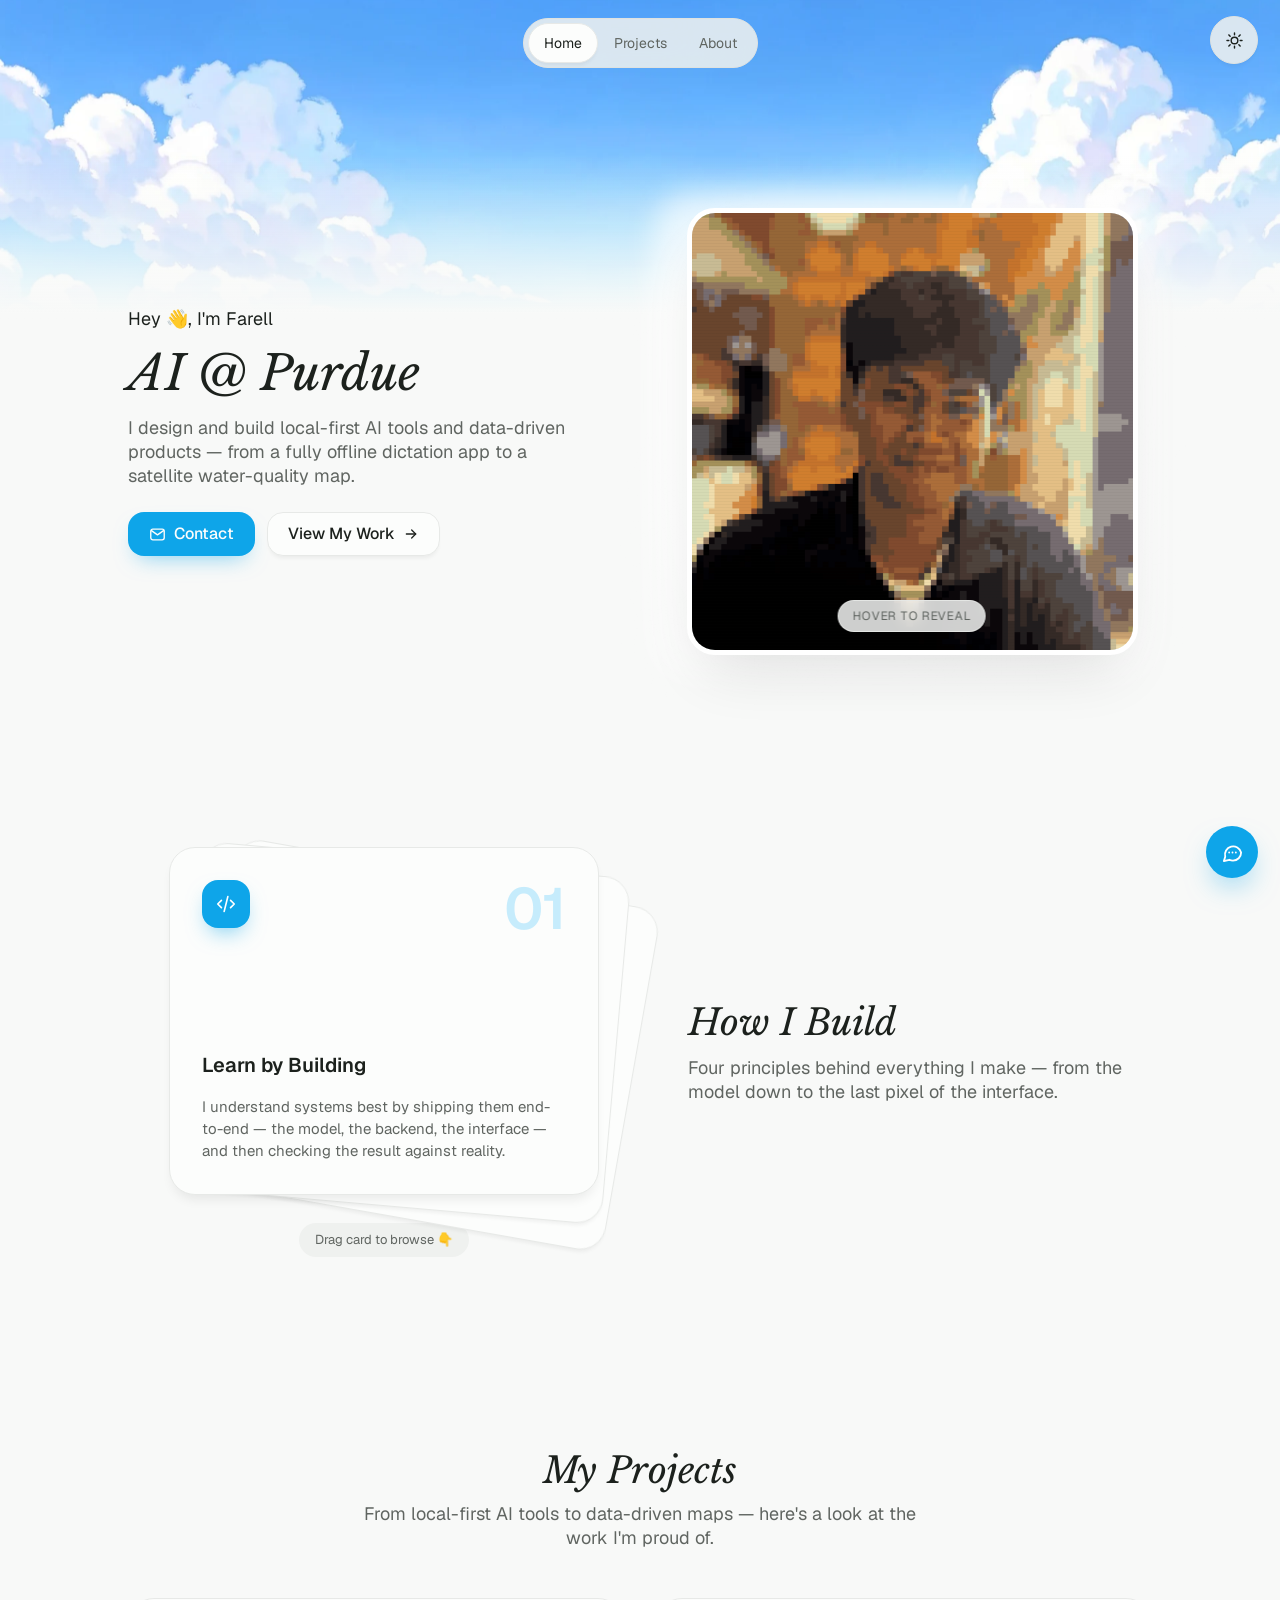
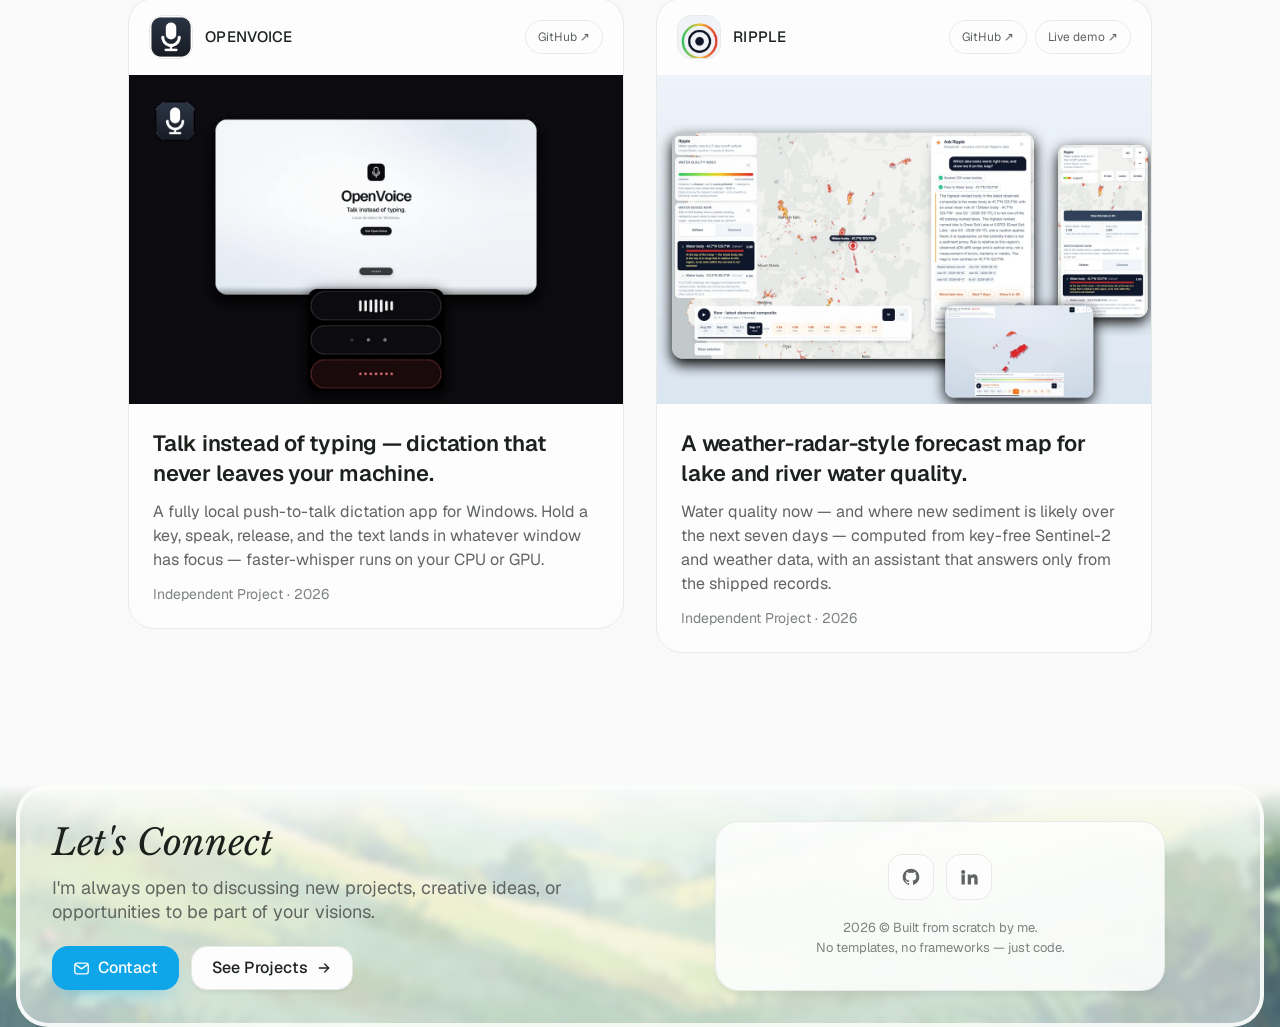
==== index.html @ a9dc976c "Portfolio: pfarell.github.io" ====
<!DOCTYPE html>
<html lang="en">
<head>
  <meta charset="utf-8">
  <meta name="viewport" content="width=device-width, initial-scale=1, viewport-fit=cover">
  <title>Praditya Farell — Artificial Intelligence @ Purdue</title>
  <meta name="description" content="Praditya Farell — studying Artificial Intelligence at Purdue University. I build local-first AI tools and data-driven products, like OpenVoice and Ripple.">
  <link rel="canonical" href="https://pfarell.github.io/">
  <meta property="og:type" content="website">
  <meta property="og:site_name" content="Praditya Farell">
  <meta property="og:title" content="Praditya Farell — AI @ Purdue">
  <meta property="og:description" content="Local-first AI tools and data-driven products — OpenVoice and Ripple. Studying Artificial Intelligence at Purdue.">
  <meta property="og:url" content="https://pfarell.github.io/">
  <meta property="og:image" content="https://pfarell.github.io/assets/img/og.png">
  <meta property="og:image:width" content="1200">
  <meta property="og:image:height" content="630">
  <meta name="twitter:card" content="summary_large_image">
  <meta name="twitter:title" content="Praditya Farell — AI @ Purdue">
  <meta name="twitter:description" content="Local-first AI tools and data-driven products — OpenVoice and Ripple.">
  <meta name="twitter:image" content="https://pfarell.github.io/assets/img/og.png">
  <meta name="theme-color" content="#f8f9f8">
  <link rel="icon" href="assets/img/favicon.png" type="image/png">
  <link rel="apple-touch-icon" href="assets/img/favicon-180.png">
  <script>(function(){document.documentElement.classList.add("js");try{var p=localStorage.getItem("theme-preference")||"system";var d=p==="dark"||(p==="system"&&window.matchMedia("(prefers-color-scheme: dark)").matches);document.documentElement.classList.toggle("dark",d);}catch(e){}})();</script>
  <link rel="stylesheet" href="assets/fonts/google-fonts.css">
  <link rel="stylesheet" href="css/style.css">
</head>
<body>

  <div class="sky" aria-hidden="true">
    <img id="sky-img" src="assets/img/generated/sky.webp" alt="">
    <div class="sky-fade"></div>
  </div>

  <header class="site-header">
    <div class="progress" id="progress" role="progressbar" aria-label="Page scroll progress">
      <div class="progress-bar" id="progress-bar"></div>
    </div>
    <div class="header-inner">
      <div class="nav-pill">
        <span class="nav-glider" aria-hidden="true"></span>
        <a class="nav-item active" href="index.html">Home</a>
        <a class="nav-item" href="projects/">Projects</a>
        <a class="nav-item" href="about/">About</a>
      </div>
    </div>
  </header>

  <button class="theme-toggle" id="theme-toggle" type="button" aria-label="Toggle dark mode" title="Toggle dark mode">
    <svg class="icon-sun" width="19" height="19" viewBox="0 0 24 24" fill="none" stroke="currentColor" stroke-width="1.8" stroke-linecap="round" aria-hidden="true"><circle cx="12" cy="12" r="4.2"/><path d="M12 2.5v2.3M12 19.2v2.3M2.5 12h2.3M19.2 12h2.3M4.9 4.9l1.6 1.6M17.5 17.5l1.6 1.6M19.1 4.9l-1.6 1.6M6.5 17.5l-1.6 1.6"/></svg>
    <svg class="icon-moon" width="18" height="18" viewBox="0 0 24 24" fill="none" stroke="currentColor" stroke-width="1.8" stroke-linecap="round" stroke-linejoin="round" aria-hidden="true"><path d="M20.6 14.2A8.6 8.6 0 1 1 9.8 3.4a7 7 0 1 0 10.8 10.8Z"/></svg>
  </button>

  <main id="page">

    <!-- ============ hero ============ -->
    <section class="hero container section" id="home">
      <div class="hero-left">
        <p class="headline" data-reveal>Hey 👋, I&#x27;m Farell</p>
        <h1 class="title-1 hero-title" data-reveal data-reveal-delay="1">AI @ Purdue</h1>
        <p class="headline hero-copy" data-reveal data-reveal-delay="1">I design and build local-first AI tools and data-driven products — from a fully offline dictation app to a satellite water-quality map.</p>
        <div class="hero-cta" data-reveal data-reveal-delay="2">
          <a class="btn btn-primary" href="#connect">
            <svg width="17" height="17" viewBox="0 0 24 24" fill="none" stroke="currentColor" stroke-width="1.9" stroke-linecap="round" stroke-linejoin="round" aria-hidden="true"><rect x="2.5" y="4.5" width="19" height="15" rx="3"/><path d="m3.5 6.5 8.5 6 8.5-6"/></svg>
            Contact
          </a>
          <a class="btn btn-card" href="projects/">View My Work
            <svg width="16" height="16" viewBox="0 0 24 24" fill="none" stroke="currentColor" stroke-width="1.9" stroke-linecap="round" stroke-linejoin="round" aria-hidden="true"><path d="M5 12h14"/><path d="m13 6 6 6-6 6"/></svg>
          </a>
        </div>
      </div>

      <div class="hero-right" data-reveal data-reveal-delay="2">
        <div class="portrait-frame">
          <div class="portrait-card" id="portrait-card" role="img" aria-label="Pixel-art portrait of Praditya Farell; hover to reveal the photo">
            <div class="portrait-inner">
              <canvas></canvas>
              <img class="portrait-real" src="assets/img/portrait-real.jpg" alt="Praditya Farell" onerror="this.style.display='none'">
            </div>
            <div class="portrait-scanlines" aria-hidden="true"></div>
            <div class="portrait-hint">Hover to reveal</div>
          </div>
        </div>
      </div>
    </section>

    <!-- ============ philosophy ============ -->
    <section class="philosophy container section" id="philosophy">
      <div class="philosophy-grid">
        <div class="card-stack-wrap" data-reveal>
          <div class="card-stack" tabindex="0" aria-label="How I build — drag or use arrow keys to browse the cards">
            <article class="phil-card">
              <div class="phil-head">
                <span class="phil-icon"><svg width="22" height="22" viewBox="0 0 24 24" fill="none" stroke="currentColor" stroke-width="1.8" stroke-linecap="round" stroke-linejoin="round" aria-hidden="true"><path d="m7 8-4 4 4 4"/><path d="m17 8 4 4-4 4"/><path d="M14 4 10 20"/></svg></span>
                <span class="phil-num">01</span>
              </div>
              <h3 class="phil-title">Learn by Building</h3>
              <p class="phil-body">I understand systems best by shipping them end-to-end — the model, the backend, the interface — and then checking the result against reality.</p>
            </article>
            <article class="phil-card">
              <div class="phil-head">
                <span class="phil-icon"><svg width="22" height="22" viewBox="0 0 24 24" fill="none" stroke="currentColor" stroke-width="1.8" stroke-linecap="round" stroke-linejoin="round" aria-hidden="true"><path d="M12 3 5 6v6c0 4.2 2.8 7.6 7 9 4.2-1.4 7-4.8 7-9V6l-7-3Z"/><path d="m9 12 2 2 4-4"/></svg></span>
                <span class="phil-num">02</span>
              </div>
              <h3 class="phil-title">Local-first &amp; Private</h3>
              <p class="phil-body">OpenVoice runs its speech model on your own machine — no cloud, no account, no API key. Tools should respect the people using them.</p>
            </article>
            <article class="phil-card">
              <div class="phil-head">
                <span class="phil-icon"><svg width="22" height="22" viewBox="0 0 24 24" fill="none" stroke="currentColor" stroke-width="1.8" stroke-linecap="round" stroke-linejoin="round" aria-hidden="true"><path d="M4 20V10"/><path d="M10 20V4"/><path d="M16 20v-7"/><path d="M22 20H2"/></svg></span>
                <span class="phil-num">03</span>
              </div>
              <h3 class="phil-title">Honest About Data</h3>
              <p class="phil-body">Ripple refuses to claim more than the data supports. Every number I ship should trace back to its source — or not ship at all.</p>
            </article>
            <article class="phil-card">
              <div class="phil-head">
                <span class="phil-icon"><svg width="22" height="22" viewBox="0 0 24 24" fill="none" stroke="currentColor" stroke-width="1.8" stroke-linecap="round" stroke-linejoin="round" aria-hidden="true"><path d="M4 4h16v12H4z"/><path d="M8 20h8"/><path d="M12 16v4"/><path d="m12 7 1.2 2.4L16 10l-2 2 .5 2.6L12 13.4 9.5 14.6 10 12l-2-2 2.8-.6L12 7Z"/></svg></span>
                <span class="phil-num">04</span>
              </div>
              <h3 class="phil-title">The Interface Is the Work</h3>
              <p class="phil-body">A feature is finished when the interaction is finished — a pill that never steals focus, a map that explains itself.</p>
            </article>
          </div>
          <span class="drag-pill">Drag card to browse 👇</span>
        </div>

        <div class="phil-right" data-reveal data-reveal-delay="1">
          <h2 class="title-2 serif">How I Build</h2>
          <p class="headline muted">Four principles behind everything I make — from the model down to the last pixel of the interface.</p>
        </div>
      </div>
    </section>

    <!-- ============ projects ============ -->
    <section class="projects-section container section" id="projects">
      <div class="projects-head" data-reveal>
        <h2 class="title-2 serif">My Projects</h2>
        <p class="headline muted projects-sub">From local-first AI tools to data-driven maps — here&#x27;s a look at the work I&#x27;m proud of.</p>
      </div>
      <div class="masonry">

        <a class="project-card" href="https://github.com/pfarell/openvoice" target="_blank" rel="noopener" data-reveal>
          <div class="pc-head">
            <span class="pc-icon"><img src="assets/img/projects/openvoice-icon.png" alt=""></span>
            <span class="pc-name">OPENVOICE</span>
            <span class="pc-links">
              <span class="pc-link">GitHub ↗</span>
            </span>
          </div>
          <div class="pc-media"><img src="assets/img/projects/card-openvoice.webp" alt="OpenVoice launch screen and dictation pill states"></div>
          <div class="pc-body">
            <h3 class="pc-title">Talk instead of typing — dictation that never leaves your machine.</h3>
            <p class="pc-desc">A fully local push-to-talk dictation app for Windows. Hold a key, speak, release, and the text lands in whatever window has focus — faster-whisper runs on your CPU or GPU.</p>
            <p class="pc-meta">Independent Project · 2026</p>
          </div>
        </a>

        <a class="project-card" href="https://github.com/pfarell/ripple" target="_blank" rel="noopener" data-reveal data-reveal-delay="1">
          <div class="pc-head">
            <span class="pc-icon"><img src="assets/img/projects/ripple-icon.png" alt=""></span>
            <span class="pc-name">RIPPLE</span>
            <span class="pc-links">
              <span class="pc-link">GitHub ↗</span>
              <span class="pc-link">Live demo ↗</span>
            </span>
          </div>
          <div class="pc-media"><img src="assets/img/projects/card-ripple.webp" alt="Ripple map, grounded assistant, 3D view and mobile layout"></div>
          <div class="pc-body">
            <h3 class="pc-title">A weather-radar-style forecast map for lake and river water quality.</h3>
            <p class="pc-desc">Water quality now — and where new sediment is likely over the next seven days — computed from key-free Sentinel-2 and weather data, with an assistant that answers only from the shipped records.</p>
            <p class="pc-meta">Independent Project · 2026</p>
          </div>
        </a>

      </div>
    </section>

    <!-- ============ connect ============ -->
    <section class="connect" id="connect">
      <div class="connect-band" aria-hidden="true">
        <img src="assets/img/generated/landscape.webp" alt="">
      </div>
      <div class="container-wide">
        <div class="connect-card" data-reveal>
          <div class="connect-left">
            <h2 class="title-2 serif">Let&#x27;s Connect</h2>
            <p class="headline muted">I&#x27;m always open to discussing new projects, creative ideas, or opportunities to be part of your visions.</p>
            <div class="hero-cta">
              <a class="btn btn-primary" href="https://github.com/pfarell" target="_blank" rel="noopener">
                <svg width="17" height="17" viewBox="0 0 24 24" fill="none" stroke="currentColor" stroke-width="1.9" stroke-linecap="round" stroke-linejoin="round" aria-hidden="true"><rect x="2.5" y="4.5" width="19" height="15" rx="3"/><path d="m3.5 6.5 8.5 6 8.5-6"/></svg>
                Contact
              </a>
              <a class="btn btn-card" href="projects/">See Projects
                <svg width="16" height="16" viewBox="0 0 24 24" fill="none" stroke="currentColor" stroke-width="1.9" stroke-linecap="round" stroke-linejoin="round" aria-hidden="true"><path d="M5 12h14"/><path d="m13 6 6 6-6 6"/></svg>
              </a>
            </div>
          </div>
          <div class="connect-right">
            <div class="footer-card">
              <div class="footer-icons">
                <a class="icon-btn" href="https://github.com/pfarell" target="_blank" rel="noopener" aria-label="GitHub">
                  <svg width="20" height="20" viewBox="0 0 24 24" fill="currentColor" aria-hidden="true"><path d="M12 2a10 10 0 0 0-3.16 19.49c.5.09.68-.22.68-.48l-.01-1.7c-2.78.6-3.37-1.34-3.37-1.34-.45-1.16-1.11-1.47-1.11-1.47-.9-.62.07-.6.07-.6 1 .07 1.53 1.03 1.53 1.03.9 1.52 2.34 1.08 2.91.83.09-.65.35-1.09.63-1.34-2.22-.25-4.56-1.11-4.56-4.94 0-1.09.39-1.98 1.03-2.68-.1-.25-.45-1.27.1-2.64 0 0 .84-.27 2.75 1.02a9.56 9.56 0 0 1 5 0c1.91-1.29 2.75-1.02 2.75-1.02.55 1.37.2 2.39.1 2.64.64.7 1.03 1.59 1.03 2.68 0 3.84-2.34 4.68-4.57 4.93.36.31.68.92.68 1.85l-.01 2.75c0 .27.18.58.69.48A10 10 0 0 0 12 2Z"/></svg>
                </a>
                <a class="icon-btn" href="https://www.linkedin.com/in/praditya-farell-raffa-faadilah-93726b379/" target="_blank" rel="noopener" aria-label="LinkedIn">
                  <svg width="20" height="20" viewBox="0 0 24 24" fill="currentColor" aria-hidden="true"><path d="M4.98 3.5A2.5 2.5 0 1 1 5 8.5a2.5 2.5 0 0 1-.02-5ZM3 9h4v12H3V9Zm7 0h3.8v1.7h.05c.53-1 1.83-2.05 3.77-2.05 4.03 0 4.78 2.65 4.78 6.1V21h-4v-5.5c0-1.31-.02-3-1.83-3-1.83 0-2.11 1.43-2.11 2.9V21h-4V9Z"/></svg>
                </a>
              </div>
              <p class="footer-note">2026 © Built from scratch by me.<br>No templates, no frameworks — just code.</p>
            </div>
          </div>
        </div>
      </div>
    </section>

  </main>

  <button class="fab" id="assistant-fab" type="button" aria-label="Open the site assistant" aria-expanded="false" aria-haspopup="dialog">
    <svg width="23" height="23" viewBox="0 0 24 24" fill="none" stroke="currentColor" stroke-width="1.9" stroke-linecap="round" stroke-linejoin="round" aria-hidden="true"><path d="M21 12a8.5 8.5 0 0 1-8.5 8.5c-1.4 0-2.7-.3-3.8-.9L3 21l1.4-4.6A8.5 8.5 0 1 1 21 12Z"/><path d="M8.5 12h.01M12 12h.01M15.5 12h.01"/></svg>
  </button>

  <script src="js/app.js"></script>
  <script src="js/assistant.js"></script>
  <script src="js/portrait.js"></script>
</body>
</html>
---- assets/fonts/google-fonts.css ----
﻿/* cyrillic-ext */
@font-face {
  font-family: 'Geist';
  font-style: normal;
  font-weight: 100 900;
  font-display: swap;
  src: url(f1.woff2) format('woff2');
  unicode-range: U+0460-052F, U+1C80-1C8A, U+20B4, U+2DE0-2DFF, U+A640-A69F, U+FE2E-FE2F;
}
/* cyrillic */
@font-face {
  font-family: 'Geist';
  font-style: normal;
  font-weight: 100 900;
  font-display: swap;
  src: url(f2.woff2) format('woff2');
  unicode-range: U+0301, U+0400-045F, U+0490-0491, U+04B0-04B1, U+2116;
}
/* vietnamese */
@font-face {
  font-family: 'Geist';
  font-style: normal;
  font-weight: 100 900;
  font-display: swap;
  src: url(f3.woff2) format('woff2');
  unicode-range: U+0102-0103, U+0110-0111, U+0128-0129, U+0168-0169, U+01A0-01A1, U+01AF-01B0, U+0300-0301, U+0303-0304, U+0308-0309, U+0323, U+0329, U+1EA0-1EF9, U+20AB;
}
/* latin-ext */
@font-face {
  font-family: 'Geist';
  font-style: normal;
  font-weight: 100 900;
  font-display: swap;
  src: url(f4.woff2) format('woff2');
  unicode-range: U+0100-02BA, U+02BD-02C5, U+02C7-02CC, U+02CE-02D7, U+02DD-02FF, U+0304, U+0308, U+0329, U+1D00-1DBF, U+1E00-1E9F, U+1EF2-1EFF, U+2020, U+20A0-20AB, U+20AD-20C4, U+2113, U+2C60-2C7F, U+A720-A7FF;
}
/* latin */
@font-face {
  font-family: 'Geist';
  font-style: normal;
  font-weight: 100 900;
  font-display: swap;
  src: url(f5.woff2) format('woff2');
  unicode-range: U+0000-00FF, U+0131, U+0152-0153, U+02BB-02BC, U+02C6, U+02DA, U+02DC, U+0304, U+0308, U+0329, U+2000-206F, U+20AC, U+2122, U+2191, U+2193, U+2212, U+2215, U+FEFF, U+FFFD;
}
/* latin-ext */
@font-face {
  font-family: 'Instrument Sans';
  font-style: normal;
  font-weight: 400 700;
  font-stretch: 100%;
  font-display: swap;
  src: url(f6.woff2) format('woff2');
  unicode-range: U+0100-02BA, U+02BD-02C5, U+02C7-02CC, U+02CE-02D7, U+02DD-02FF, U+0304, U+0308, U+0329, U+1D00-1DBF, U+1E00-1E9F, U+1EF2-1EFF, U+2020, U+20A0-20AB, U+20AD-20C4, U+2113, U+2C60-2C7F, U+A720-A7FF;
}
/* latin */
@font-face {
  font-family: 'Instrument Sans';
  font-style: normal;
  font-weight: 400 700;
  font-stretch: 100%;
  font-display: swap;
  src: url(f7.woff2) format('woff2');
  unicode-range: U+0000-00FF, U+0131, U+0152-0153, U+02BB-02BC, U+02C6, U+02DA, U+02DC, U+0304, U+0308, U+0329, U+2000-206F, U+20AC, U+2122, U+2191, U+2193, U+2212, U+2215, U+FEFF, U+FFFD;
}
/* latin-ext */
@font-face {
  font-family: 'Libre Baskerville';
  font-style: italic;
  font-weight: 400;
  font-display: swap;
  src: url(f8.woff2) format('woff2');
  unicode-range: U+0100-02BA, U+02BD-02C5, U+02C7-02CC, U+02CE-02D7, U+02DD-02FF, U+0304, U+0308, U+0329, U+1D00-1DBF, U+1E00-1E9F, U+1EF2-1EFF, U+2020, U+20A0-20AB, U+20AD-20C4, U+2113, U+2C60-2C7F, U+A720-A7FF;
}
/* latin */
@font-face {
  font-family: 'Libre Baskerville';
  font-style: italic;
  font-weight: 400;
  font-display: swap;
  src: url(f9.woff2) format('woff2');
  unicode-range: U+0000-00FF, U+0131, U+0152-0153, U+02BB-02BC, U+02C6, U+02DA, U+02DC, U+0304, U+0308, U+0329, U+2000-206F, U+20AC, U+2122, U+2191, U+2193, U+2212, U+2215, U+FEFF, U+FFFD;
}
---- css/style.css ----
/* ============================================================
   Farell — portfolio
   Design tokens measured from the reference (serenacrq.com):
   bg #f8f9f8 · card #fcfdfc · muted #eff1ef · border #e7e9e7
   ink #1c211d · muted-fg #606561 · radius 12px
   Accent: sky blue (#0ea5e9 / #7dd3fc / #0284c7) at the user's
   request — the reference uses green (#11b674).
   Fonts: Geist (sans) · Libre Baskerville italic (serif display)
   ============================================================ */

*,
*::before,
*::after {
  box-sizing: border-box;
  margin: 0;
  padding: 0;
}

:root {
  --bg: #f8f9f8;
  --card: #fcfdfc;
  --muted: #eff1ef;
  --border: #e7e9e7;
  --input: #dfe2e0;
  --fg: #1c211d;
  --muted-fg: #606561;
  --subtle: #7e837f;
  --primary: #0ea5e9;
  --primary-5: #7dd3fc;
  --primary-7: #0284c7;
  --secondary: #e7e9e7;
  --shadow-1: 0 4px 4px -2px rgba(0, 0, 0, 0.06);
  --shadow-2: 0 6px 6px -2px rgba(0, 0, 0, 0.06);
  --shadow-3: 0 8px 12px -4px rgba(0, 0, 0, 0.08);
  --shadow-4: 0 12px 16px -4px rgba(0, 0, 0, 0.06);
  --shadow-5: 0 25px 50px -12px rgba(0, 0, 0, 0.08);
  --shadow-6: 0 30px 60px -18px rgba(0, 0, 0, 0.12);
  --r: 12px;
  --font-sans: "Geist", "Segoe UI", system-ui, -apple-system, sans-serif;
  --font-serif: "Libre Baskerville", Georgia, "Times New Roman", serif;
  --font-instrument: "Instrument Sans", "Segoe UI", system-ui, sans-serif;
  --halo: rgba(255, 255, 255, 0.75);
}

html {
  scroll-behavior: smooth;
}

body {
  background: var(--bg);
  color: var(--fg);
  font-family: var(--font-sans);
  font-size: 16px;
  line-height: 24px;
  -webkit-font-smoothing: antialiased;
  text-rendering: optimizeLegibility;
  overflow-x: hidden;
}

::selection {
  background: var(--primary-5);
  color: var(--fg);
}

img {
  display: block;
  max-width: 100%;
}

a {
  color: inherit;
  text-decoration: none;
}

button {
  font: inherit;
  color: inherit;
  background: none;
  border: none;
  cursor: pointer;
}

.custom-scrollbar::-webkit-scrollbar {
  width: 6px;
}

.custom-scrollbar::-webkit-scrollbar-thumb {
  border-radius: 9999px;
  background-color: rgba(28, 33, 29, 0.3);
}

.custom-scrollbar::-webkit-scrollbar-track {
  border-radius: 9999px;
  background-color: rgba(28, 33, 29, 0.15);
}

/* ---------------- typography scale (measured) ---------------- */

.large-title {
  font-size: 34px;
  line-height: 38px;
}

.title-1 {
  font-size: 28px;
  line-height: 31px;
}

.title-2 {
  font-size: 22px;
  line-height: 26px;
}

.title-3 {
  font-size: 20px;
  line-height: 24px;
}

.headline {
  font-size: 17px;
  line-height: 22px;
}

.body-text {
  font-size: 16px;
  line-height: 24px;
}

.callout {
  font-size: 14px;
  line-height: 20px;
}

.subhead {
  font-size: 14px;
  line-height: 20px;
}

.footnote {
  font-size: 13px;
  line-height: 18px;
}

@media (min-width: 768px) {
  .large-title { font-size: 48px; line-height: 53px; }
  .title-1 { font-size: 36px; line-height: 40px; }
  .title-2 { font-size: 30px; line-height: 36px; }
  .title-3 { font-size: 22px; line-height: 28px; }
  .headline { font-size: 18px; line-height: 24px; }
}

@media (min-width: 1024px) {
  .large-title { font-size: 60px; line-height: 66px; }
  .title-1 { font-size: 48px; line-height: 53px; }
  .title-2 { font-size: 36px; line-height: 43px; }
  .title-3 { font-size: 24px; line-height: 30px; }
}

.serif {
  font-family: var(--font-serif);
  font-style: italic;
  font-weight: 400;
}

.muted { color: var(--muted-fg); }
.center { text-align: center; }

.container {
  width: 100%;
  max-width: 1024px;
  margin: 0 auto;
  padding-left: 16px;
  padding-right: 16px;
}

.container-wide {
  width: 100%;
  max-width: 1280px;
  margin: 0 auto;
  padding-left: 16px;
  padding-right: 16px;
}

/* ---------------- header / nav pill ---------------- */

.site-header {
  position: fixed;
  top: 0;
  left: 0;
  width: 100%;
  z-index: 50;
}

.progress {
  position: sticky;
  top: 0;
  left: 0;
  width: 100%;
  z-index: 50;
  height: 2px;
  opacity: 0;
  transition: opacity 0.2s;
}

.progress.visible { opacity: 1; }

.progress-bar {
  height: 2px;
  background: var(--primary);
  transform-origin: 0 50%;
  transform: scaleX(0);
}

.header-inner {
  display: flex;
  align-items: center;
  justify-content: center;
  padding: 16px 0;
}

.nav-pill {
  display: flex;
  position: relative;
  align-items: center;
  padding: 4px;
  border-radius: 9999px;
  background: color-mix(in srgb, var(--muted) 86%, transparent);
  border: 1px solid var(--input);
  backdrop-filter: blur(40px);
  -webkit-backdrop-filter: blur(40px);
  overflow: hidden;
}

.nav-glider {
  position: absolute;
  top: 4px;
  left: 0;
  height: 44px;
  width: 0;
  border-radius: 9999px;
  background: var(--card);
  border: 1px solid var(--border);
  box-shadow: var(--shadow-1);
  transition: transform 0.3s cubic-bezier(0.4, 0, 0.2, 1), width 0.3s cubic-bezier(0.4, 0, 0.2, 1);
  pointer-events: none;
}

.nav-item {
  position: relative;
  z-index: 1;
  display: flex;
  align-items: center;
  height: 44px;
  padding: 0 16px;
  border-radius: 9999px;
  font-size: 14px;
  line-height: 20px;
  color: var(--muted-fg);
  transition: color 0.2s;
}

.nav-item:hover,
.nav-item.active {
  color: var(--fg);
}

@media (min-width: 1024px) {
  .nav-glider,
  .nav-item { height: 40px; }
}

/* ---------------- sky ---------------- */

.sky {
  position: absolute;
  top: 0;
  left: 0;
  right: 0;
  height: 320px;
  z-index: -10;
  overflow: hidden;
}

.sky img {
  width: 100%;
  height: 100%;
  object-fit: cover;
  object-position: center 8%;
  scale: -1 1;
  transform: translateY(0);
  will-change: transform;
}

.sky-fade {
  position: absolute;
  inset: 0;
  background: linear-gradient(
    to bottom,
    transparent 48%,
    color-mix(in srgb, var(--bg) 55%, transparent) 76%,
    var(--bg) 98%
  );
}

/* ---------------- theme toggle ---------------- */

.theme-toggle {
  position: fixed;
  top: 16px;
  right: 22px;
  z-index: 51;
  display: flex;
  align-items: center;
  justify-content: center;
  width: 48px;
  height: 48px;
  border-radius: 9999px;
  background: color-mix(in srgb, var(--muted) 86%, transparent);
  border: 1px solid var(--input);
  backdrop-filter: blur(40px);
  -webkit-backdrop-filter: blur(40px);
  color: var(--fg);
  box-shadow: var(--shadow-1);
  transition: transform 0.2s, background 0.2s;
}

.theme-toggle:hover {
  transform: translateY(-1px);
  background: var(--muted);
}

.theme-toggle svg {
  position: absolute;
  transition: opacity 0.35s ease, transform 0.5s cubic-bezier(0.22, 1, 0.36, 1);
}

.theme-toggle .icon-moon {
  opacity: 0;
  transform: rotate(-70deg) scale(0.5);
}

html.dark .theme-toggle .icon-sun {
  opacity: 0;
  transform: rotate(70deg) scale(0.5);
}

html.dark .theme-toggle .icon-moon {
  opacity: 1;
  transform: rotate(0deg) scale(1);
}

@media (max-width: 560px) {
  .theme-toggle {
    top: 16px;
    right: 14px;
    width: 44px;
    height: 44px;
  }
}

/* ---------------- dark mode ---------------- */

html.dark {
  --bg: #111111;
  --card: #191919;
  --muted: #222222;
  --border: #2a2a2a;
  --input: #313131;
  --fg: #eeeeee;
  --muted-fg: #b4b4b4;
  --subtle: #7b7b7b;
  --secondary: #2a2a2a;
  --shadow-1: 0 4px 4px -2px rgba(0, 0, 0, 0.5);
  --shadow-2: 0 6px 6px -2px rgba(0, 0, 0, 0.5);
  --shadow-3: 0 8px 12px -4px rgba(0, 0, 0, 0.55);
  --shadow-4: 0 12px 16px -4px rgba(0, 0, 0, 0.5);
  --shadow-5: 0 25px 50px -12px rgba(0, 0, 0, 0.6);
  --shadow-6: 0 30px 60px -18px rgba(0, 0, 0, 0.7);
  --halo: rgba(255, 255, 255, 0.12);
  color-scheme: dark;
}

html.dark .sky img {
  filter: brightness(0.55) saturate(0.9);
}

html.dark .connect-band img {
  filter: brightness(0.45) saturate(0.8) blur(3px);
}

html.dark .portrait-hint {
  color: #d8dcd9;
}

html.dark .quote-card {
  background: #10293c;
  color: #cfe7f7;
}

html.dark .quote-card .quote-src {
  color: #7fb6d8;
}

html.dark .polaroid {
  box-shadow: 0 12px 24px -8px rgba(0, 0, 0, 0.8);
}

/* ---------------- assistant ---------------- */

.assistant {
  position: fixed;
  inset: 0;
  z-index: 80;
  pointer-events: none;
}

.assistant-panel {
  position: absolute;
  right: 22px;
  bottom: 88px;
  width: 384px;
  max-width: calc(100vw - 24px);
  height: min(560px, 72vh);
  display: flex;
  flex-direction: column;
  border-radius: 24px;
  background: var(--card);
  border: 1px solid var(--border);
  box-shadow: var(--shadow-6);
  overflow: hidden;
  pointer-events: auto;
  opacity: 0;
  transform: translateY(18px) scale(0.96);
  transform-origin: bottom right;
  transition: opacity 0.35s cubic-bezier(0.22, 1, 0.36, 1), transform 0.45s cubic-bezier(0.22, 1, 0.36, 1);
}

.assistant.open .assistant-panel {
  opacity: 1;
  transform: translateY(0) scale(1);
}

.assistant:not(.open) .assistant-panel {
  pointer-events: none;
}

@media (max-width: 560px) {
  .assistant-panel {
    right: 12px;
    left: 12px;
    width: auto;
    bottom: 82px;
    height: min(72vh, 620px);
  }
}

.assistant-head {
  display: flex;
  align-items: center;
  gap: 10px;
  padding: 12px 14px;
  border-bottom: 1px solid var(--border);
}

.assistant-avatar {
  width: 38px;
  height: 38px;
  border-radius: 12px;
  object-fit: cover;
  border: 1px solid var(--border);
  image-rendering: pixelated;
}

.assistant-id {
  display: flex;
  flex-direction: column;
  line-height: 1.2;
  margin-right: auto;
}

.assistant-id strong {
  font-size: 14px;
  font-weight: 600;
}

.assistant-sub {
  font-size: 12px;
  color: var(--subtle);
}

.assistant-close,
.assistant-gh {
  width: 40px;
  height: 40px;
  border-radius: 12px;
  display: flex;
  align-items: center;
  justify-content: center;
  color: var(--muted-fg);
  transition: color 0.2s, background 0.2s, transform 0.2s;
}

.assistant-close:hover,
.assistant-gh:hover {
  color: var(--fg);
  background: var(--muted);
}

.assistant-log {
  flex: 1;
  overflow-y: auto;
  padding: 16px 14px 6px;
  display: flex;
  flex-direction: column;
  gap: 10px;
}

.msg {
  max-width: 86%;
  padding: 10px 14px;
  border-radius: 16px;
  font-size: 14px;
  line-height: 21px;
  white-space: pre-wrap;
  word-wrap: break-word;
  animation: msg-in 0.35s cubic-bezier(0.22, 1, 0.36, 1);
}

@keyframes msg-in {
  from { opacity: 0; transform: translateY(8px); }
  to { opacity: 1; transform: translateY(0); }
}

.msg.bot {
  align-self: flex-start;
  background: var(--muted);
  color: var(--fg);
  border-bottom-left-radius: 6px;
}

.msg.user {
  align-self: flex-end;
  background: var(--primary);
  color: #fff;
  border-bottom-right-radius: 6px;
}

.msg a {
  color: var(--primary-7);
  text-decoration: underline;
}

.msg.user a { color: #fff; }

.msg .nav-btn {
  display: inline-flex;
  align-items: center;
  gap: 6px;
  margin: 8px 8px 0 0;
  padding: 0 14px;
  height: 34px;
  border-radius: 9999px;
  border: 1px solid var(--border);
  background: var(--card);
  color: var(--fg);
  font-size: 13px;
  cursor: pointer;
  transition: transform 0.15s, box-shadow 0.2s;
}

.msg .nav-btn:hover {
  transform: translateY(-1px);
  box-shadow: var(--shadow-2);
}

.typing {
  display: inline-flex;
  gap: 5px;
  align-items: center;
  height: 20px;
}

.typing i {
  width: 6px;
  height: 6px;
  border-radius: 9999px;
  background: var(--subtle);
  animation: typing-bounce 1.1s ease-in-out infinite;
}

.typing i:nth-child(2) { animation-delay: 0.15s; }
.typing i:nth-child(3) { animation-delay: 0.3s; }

@keyframes typing-bounce {
  0%, 60%, 100% { transform: translateY(0); opacity: 0.5; }
  30% { transform: translateY(-4px); opacity: 1; }
}

.assistant-chips {
  display: flex;
  gap: 8px;
  padding: 6px 14px 10px;
  overflow-x: auto;
  scrollbar-width: none;
}

.assistant-chips::-webkit-scrollbar { display: none; }

.chip-btn {
  flex: none;
  min-height: 44px;
  padding: 0 16px;
  border-radius: 9999px;
  border: 1px solid var(--border);
  background: var(--card);
  color: var(--fg);
  font-size: 13px;
  white-space: nowrap;
  cursor: pointer;
  transition: transform 0.15s, box-shadow 0.2s, border-color 0.2s;
}

.chip-btn:hover {
  transform: translateY(-1px);
  box-shadow: var(--shadow-2);
  border-color: var(--primary);
}

.assistant-form {
  display: flex;
  gap: 8px;
  padding: 10px 14px 6px;
  border-top: 1px solid var(--border);
}

.assistant-input {
  flex: 1;
  min-height: 44px;
  padding: 0 16px;
  border-radius: 9999px;
  border: 1px solid var(--input);
  background: var(--bg);
  color: var(--fg);
  font: inherit;
  font-size: 14px;
  outline: none;
  transition: border-color 0.2s, box-shadow 0.2s;
}

.assistant-input:focus {
  border-color: var(--primary);
  box-shadow: 0 0 0 3px color-mix(in srgb, var(--primary) 22%, transparent);
}

.assistant-input::placeholder { color: var(--subtle); }

.assistant-send {
  width: 44px;
  height: 44px;
  border-radius: 9999px;
  background: var(--primary);
  color: #fff;
  display: flex;
  align-items: center;
  justify-content: center;
  flex: none;
  transition: transform 0.15s, filter 0.2s;
}

.assistant-send:hover { transform: translateY(-1px); filter: brightness(1.05); }
.assistant-send:disabled { opacity: 0.5; cursor: default; transform: none; }

@media (prefers-reduced-motion: reduce) {
  .msg, .assistant-panel, .theme-toggle svg { animation: none; transition: none; }
}

/* ---------------- page + hero ---------------- */

#page {
  display: flex;
  flex-direction: column;
  gap: 32px;
  padding-top: 128px;
  padding-bottom: 0;
  overflow-x: clip;
}

.section {
  padding: 48px 0;
}

@media (min-width: 768px) {
  .section { padding: 64px 0; }
}

@media (min-width: 1024px) {
  .section { padding: 80px 0; }
}

.hero {
  display: grid;
  grid-template-columns: 1fr;
  gap: 64px;
  align-items: center;
}

@media (min-width: 1024px) {
  .hero { grid-template-columns: 1fr 1fr; }
}

.hero-left {
  display: flex;
  flex-direction: column;
  gap: 16px;
  max-width: 448px;
  margin: 0 auto;
  text-align: center;
}

@media (min-width: 1024px) {
  .hero-left {
    margin: 0;
    text-align: left;
  }
}

.hero-title {
  font-family: var(--font-serif);
  font-style: italic;
  font-weight: 400;
  letter-spacing: 0;
}

.hero-copy {
  color: var(--muted-fg);
}

.hero-cta {
  display: flex;
  flex-wrap: wrap;
  justify-content: center;
  gap: 12px;
  margin-top: 8px;
}

@media (min-width: 1024px) {
  .hero-cta { justify-content: flex-start; }
}

.btn {
  display: inline-flex;
  align-items: center;
  justify-content: center;
  gap: 8px;
  height: 44px;
  padding: 0 20px;
  border-radius: 16px;
  border: 1px solid transparent;
  font-size: 16px;
  font-weight: 500;
  line-height: 1;
  white-space: nowrap;
  transition: transform 0.15s ease, box-shadow 0.2s ease, background 0.2s ease;
}

.btn:active { transform: translateY(1px) scale(0.99); }

.btn-primary {
  background: var(--primary);
  color: var(--card);
  box-shadow: 0 10px 22px -10px rgba(14, 165, 233, 0.55);
}

.btn-primary:hover {
  background: #0c97d8;
  transform: translateY(-1px);
}

.btn-card {
  background: var(--card);
  border-color: var(--border);
  color: var(--fg);
  box-shadow: var(--shadow-1);
}

.btn-card:hover {
  transform: translateY(-1px);
  box-shadow: var(--shadow-3);
}

.btn svg {
  flex: none;
}

/* ---------------- portrait (pixel art + reveal) ---------------- */

.hero-right {
  width: 100%;
  max-width: 451px;
  margin: 0 auto;
  perspective: 900px;
}

.portrait-frame {
  position: relative;
  border-radius: 32px;
  background: transparent;
  isolation: isolate;
}

.portrait-frame::before {
  content: "";
  position: absolute;
  inset: -16px -20px -24px -34px;
  border-radius: 40px;
  background: radial-gradient(115% 115% at 45% 42%, var(--halo) 38%, rgba(255, 255, 255, 0) 100%);
  filter: blur(14px);
  z-index: -1;
}

.portrait-card {
  position: relative;
  aspect-ratio: 451 / 447;
  border-radius: 28px;
  border: 5px solid #ffffff;
  background: #e9efec;
  overflow: hidden;
  box-shadow: var(--shadow-6);
  cursor: pointer;
  transform-style: preserve-3d;
}

.portrait-inner {
  position: absolute;
  inset: -7%;
  transition: transform 0.08s linear;
  transform-style: preserve-3d;
  will-change: transform;
}

.portrait-inner canvas,
.portrait-inner img {
  position: absolute;
  inset: 0;
  width: 100%;
  height: 100%;
  object-fit: cover;
}

.portrait-real {
  z-index: 2;
  --mx: 50%;
  --my: 50%;
  --mr: 0px;
  -webkit-mask-image: radial-gradient(circle var(--mr) at var(--mx) var(--my), #000 42%, rgba(0, 0, 0, 0.7) 72%, transparent 100%);
  mask-image: radial-gradient(circle var(--mr) at var(--mx) var(--my), #000 42%, rgba(0, 0, 0, 0.7) 72%, transparent 100%);
}

.portrait-scanlines {
  position: absolute;
  inset: 0;
  z-index: 3;
  pointer-events: none;
  background: repeating-linear-gradient(
    to bottom,
    color-mix(in srgb, var(--fg) 6%, transparent) 0px,
    color-mix(in srgb, var(--fg) 6%, transparent) 1px,
    transparent 1px,
    transparent 3px
  );
  opacity: 0.55;
  transition: opacity 0.5s ease;
}

.portrait-card.is-hover .portrait-scanlines { opacity: 0; }

.portrait-hint {
  position: absolute;
  left: 50%;
  bottom: 18px;
  transform: translateX(-50%);
  z-index: 4;
  padding: 7px 14px;
  border-radius: 9999px;
  background: color-mix(in srgb, var(--card) 82%, transparent);
  border: 1px solid color-mix(in srgb, var(--border) 90%, transparent);
  backdrop-filter: blur(8px);
  font-size: 12px;
  line-height: 16px;
  letter-spacing: 0.06em;
  text-transform: uppercase;
  color: var(--muted-fg);
  white-space: nowrap;
  transition: opacity 0.35s ease, transform 0.35s ease;
  pointer-events: none;
}

.portrait-card.is-hover .portrait-hint {
  opacity: 0;
  transform: translateX(-50%) translateY(6px);
}

/* ---------------- philosophy ---------------- */

.philosophy-grid {
  display: grid;
  grid-template-columns: 1fr;
  gap: 48px;
  align-items: center;
}

@media (min-width: 1024px) {
  .philosophy-grid { grid-template-columns: 1.05fr 0.95fr; }
}

.card-stack-wrap {
  display: flex;
  flex-direction: column;
  align-items: center;
  gap: 28px;
}

.card-stack {
  position: relative;
  width: 100%;
  max-width: 430px;
  height: 348px;
  touch-action: pan-y;
  user-select: none;
}

.phil-card {
  position: absolute;
  inset: 0;
  display: flex;
  flex-direction: column;
  gap: 18px;
  padding: 32px;
  border-radius: 26px;
  background: var(--card);
  border: 1px solid var(--border);
  box-shadow: var(--shadow-3);
  will-change: transform;
}

.phil-card.is-under {
  box-shadow: var(--shadow-1);
}

.phil-head {
  display: flex;
  align-items: flex-start;
  justify-content: space-between;
}

.phil-icon {
  width: 48px;
  height: 48px;
  border-radius: 16px;
  background: var(--primary);
  box-shadow: 0 10px 22px -8px rgba(14, 165, 233, 0.6);
  display: flex;
  align-items: center;
  justify-content: center;
  color: #fff;
}

.phil-num {
  font-size: 58px;
  line-height: 1;
  font-weight: 600;
  color: rgba(125, 211, 252, 0.42);
  letter-spacing: -0.02em;
}

.phil-title {
  margin-top: auto;
  font-size: 20px;
  line-height: 26px;
  font-weight: 600;
}

.phil-body {
  color: var(--muted-fg);
  font-size: 15px;
  line-height: 22px;
}

.drag-pill {
  display: inline-flex;
  align-items: center;
  gap: 6px;
  padding: 8px 16px;
  border-radius: 9999px;
  background: var(--muted);
  color: var(--muted-fg);
  font-size: 13px;
  line-height: 18px;
}

.phil-right {
  display: flex;
  flex-direction: column;
  gap: 12px;
  max-width: 460px;
}

/* ---------------- projects ---------------- */

.projects-head {
  display: flex;
  flex-direction: column;
  align-items: center;
  gap: 10px;
  text-align: center;
  margin-bottom: 48px;
}

.projects-sub {
  max-width: 560px;
  color: var(--muted-fg);
}

.masonry {
  columns: 1;
  column-gap: 32px;
}

@media (min-width: 768px) {
  .masonry { columns: 2; }
}

.project-card {
  display: block;
  break-inside: avoid;
  margin-bottom: 32px;
  border-radius: 26px;
  background: var(--card);
  border: 1px solid var(--border);
  overflow: hidden;
  transition: transform 0.25s ease, box-shadow 0.3s ease;
}

.project-card:hover {
  transform: translateY(-4px);
  box-shadow: var(--shadow-5);
}

.pc-head {
  display: flex;
  align-items: center;
  gap: 12px;
  padding: 16px 20px;
}

.pc-icon {
  width: 44px;
  height: 44px;
  border-radius: 14px;
  background: #fff;
  border: 1px solid var(--border);
  display: flex;
  align-items: center;
  justify-content: center;
  overflow: hidden;
}

.pc-icon img {
  width: 100%;
  height: 100%;
  object-fit: cover;
}

.pc-name {
  font-size: 15px;
  font-weight: 500;
  letter-spacing: 0.02em;
}

.pc-links {
  margin-left: auto;
  display: flex;
  align-items: center;
  gap: 8px;
  color: var(--muted-fg);
}

.pc-link {
  display: inline-flex;
  align-items: center;
  gap: 5px;
  height: 34px;
  padding: 0 12px;
  border-radius: 9999px;
  border: 1px solid var(--border);
  background: var(--card);
  font-size: 12px;
  color: var(--muted-fg);
  transition: color 0.2s, transform 0.2s;
}

.pc-link:hover {
  color: var(--fg);
  transform: translateY(-1px);
}

.pc-media {
  overflow: hidden;
}

.pc-media img {
  width: 100%;
  transition: transform 0.5s ease;
}

.project-card:hover .pc-media img {
  transform: scale(1.025);
}

.pc-body {
  display: flex;
  flex-direction: column;
  gap: 12px;
  padding: 24px;
}

.pc-title {
  font-size: 22px;
  line-height: 30px;
  font-weight: 600;
  letter-spacing: -0.01em;
}

.pc-desc {
  color: var(--muted-fg);
  font-size: 16px;
  line-height: 24px;
}

.pc-meta {
  display: flex;
  align-items: center;
  gap: 10px;
  color: var(--subtle);
  font-size: 14px;
  line-height: 20px;
}

.pc-meta a {
  color: var(--primary-7);
  font-weight: 500;
}

.pc-meta a:hover { text-decoration: underline; }

/* ---------------- connect / footer ---------------- */

.connect {
  position: relative;
  padding-bottom: 0;
  overflow: hidden;
}

.connect-band {
  position: absolute;
  inset: 0;
  overflow: hidden;
  z-index: -1;
}

.connect-band img {
  width: 100%;
  height: 100%;
  object-fit: cover;
  object-position: center bottom;
  transform: scale(1.1);
  filter: blur(3px) saturate(1.05);
}

.connect-band::after {
  content: "";
  position: absolute;
  inset: 0;
  background: linear-gradient(to bottom, var(--bg) 0%, color-mix(in srgb, var(--bg) 15%, transparent) 30%, color-mix(in srgb, var(--bg) 5%, transparent) 100%);
}

.connect-card {
  position: relative;
  display: grid;
  grid-template-columns: 1fr;
  gap: 16px;
  padding: 24px;
  border-radius: 32px;
  background: color-mix(in srgb, var(--card) 55%, transparent);
  border: 4px solid color-mix(in srgb, var(--card) 90%, transparent);
  backdrop-filter: blur(2px);
  overflow: hidden;
  box-shadow: var(--shadow-5);
}

@media (min-width: 768px) {
  .connect-card {
    grid-template-columns: 1fr 1fr;
    padding: 32px;
    gap: 24px;
  }
}

.connect-left {
  display: flex;
  flex-direction: column;
  gap: 12px;
  align-items: center;
  text-align: center;
}

@media (min-width: 768px) {
  .connect-left {
    align-items: flex-start;
    text-align: left;
  }
}

.connect-left .hero-cta { justify-content: center; margin-top: 10px; }

@media (min-width: 768px) {
  .connect-left .hero-cta { justify-content: flex-start; }
}

.connect-right {
  display: flex;
  align-items: center;
  justify-content: center;
}

.footer-card {
  width: 100%;
  max-width: 450px;
  border-radius: 24px;
  background: color-mix(in srgb, var(--card) 92%, transparent);
  border: 1px solid color-mix(in srgb, var(--border) 90%, transparent);
  padding: 32px 24px;
  display: flex;
  flex-direction: column;
  align-items: center;
  gap: 18px;
  text-align: center;
  box-shadow: var(--shadow-2);
}

.footer-icons {
  display: flex;
  gap: 12px;
}

.icon-btn {
  width: 46px;
  height: 46px;
  border-radius: 14px;
  border: 1px solid var(--border);
  background: var(--card);
  color: var(--muted-fg);
  display: flex;
  align-items: center;
  justify-content: center;
  transition: transform 0.2s, color 0.2s, box-shadow 0.2s;
}

.icon-btn:hover {
  transform: translateY(-2px);
  color: var(--fg);
  box-shadow: var(--shadow-2);
}

.footer-note {
  color: var(--subtle);
  font-size: 13px;
  line-height: 20px;
}

/* ---------------- about ---------------- */

.polaroid-strip {
  display: flex;
  align-items: center;
  justify-content: center;
  padding: 76px 0 8px;
  overflow-x: auto;
  overflow-y: hidden;
  scrollbar-width: none;
}

.polaroid-strip::-webkit-scrollbar { display: none; }

.polaroid {
  flex: none;
  background: #fff;
  border-radius: 14px;
  padding: 7px 7px 26px;
  box-shadow: var(--shadow-4);
  transition: transform 0.3s ease;
}

.polaroid img {
  width: 148px;
  height: 186px;
  object-fit: cover;
  border-radius: 8px;
}

.polaroid:hover {
  transform: rotate(0deg) translateY(-8px) scale(1.04) !important;
  z-index: 10;
  position: relative;
}

.bio-card {
  background: var(--card);
  border: 1px solid var(--border);
  border-radius: 26px;
  padding: 40px;
  max-width: 672px;
  margin: 0 auto;
  display: flex;
  flex-direction: column;
  gap: 18px;
  box-shadow: var(--shadow-1);
}

.bio-card h2 {
  font-size: 24px;
  line-height: 32px;
  font-weight: 600;
  letter-spacing: -0.01em;
}

.bio-card p {
  color: var(--muted-fg);
  font-size: 17px;
  line-height: 28px;
}

.bio-card strong {
  color: var(--fg);
  font-weight: 600;
}

.bio-note {
  background: var(--muted);
  border-radius: 18px;
  padding: 20px 24px;
  color: var(--muted-fg);
  font-size: 15px;
  line-height: 24px;
}

.bio-note a {
  color: var(--primary-7);
  font-weight: 500;
}

.section-block {
  display: flex;
  flex-direction: column;
  gap: 16px;
}

.section-label {
  font-size: 16px;
  font-weight: 600;
}

.label-row {
  display: flex;
  align-items: center;
  gap: 12px;
}

.label-badge {
  display: inline-flex;
  align-items: center;
  gap: 6px;
  padding: 6px 12px;
  border-radius: 9999px;
  background: #fff;
  border: 1px solid var(--border);
  font-size: 13px;
  color: var(--muted-fg);
  box-shadow: var(--shadow-1);
}

.panel {
  background: var(--muted);
  border-radius: 32px;
  padding: 24px;
}

.chips {
  display: flex;
  flex-wrap: wrap;
  gap: 12px;
}

.chip {
  display: inline-flex;
  align-items: center;
  padding: 11px 18px;
  border-radius: 9999px;
  background: var(--card);
  box-shadow: 0 1px 2px rgba(0, 0, 0, 0.04);
  font-size: 16px;
  color: var(--fg);
}

.stack-panel {
  position: relative;
  height: 300px;
  overflow: hidden;
}

.stack-reset {
  position: absolute;
  top: 10px;
  right: 10px;
  z-index: 40;
  width: 44px;
  height: 44px;
  border-radius: 9999px;
  background: color-mix(in srgb, var(--card) 85%, transparent);
  border: 1px solid var(--border);
  backdrop-filter: blur(6px);
  display: flex;
  align-items: center;
  justify-content: center;
  color: var(--muted-fg);
  transition: transform 0.3s, color 0.2s;
}

.stack-reset:hover {
  transform: rotate(-90deg);
  color: var(--fg);
}

.sticker {
  position: absolute;
  top: 0;
  left: 0;
  display: flex;
  align-items: center;
  gap: 8px;
  padding: 4px;
  padding-right: 14px;
  border-radius: 10px;
  color: #fff;
  font-size: 14px;
  font-weight: 500;
  cursor: grab;
  touch-action: none;
  user-select: none;
  will-change: transform;
  box-shadow: 0 10px 20px -12px rgba(0, 0, 0, 0.5);
}

.sticker:active { cursor: grabbing; }

.sticker-glyph {
  width: 36px;
  height: 36px;
  border-radius: 8px;
  background: #fff;
  display: flex;
  align-items: center;
  justify-content: center;
  font-size: 18px;
}

.rows-panel {
  display: flex;
  flex-direction: column;
  gap: 10px;
}

.row-item {
  display: flex;
  align-items: center;
  gap: 16px;
  background: var(--card);
  border-radius: 20px;
  padding: 16px 24px;
}

.row-logo {
  width: 34px;
  height: 34px;
  border-radius: 9999px;
  background: var(--card);
  border: 1px solid var(--border);
  display: flex;
  align-items: center;
  justify-content: center;
  font-weight: 700;
  font-size: 15px;
  color: var(--primary-7);
  flex: none;
}

.row-main {
  display: flex;
  flex-wrap: wrap;
  align-items: baseline;
  gap: 6px 16px;
}

.row-title {
  font-size: 16px;
  font-weight: 600;
}

.row-sub {
  color: var(--muted-fg);
  font-size: 15px;
}

.row-date {
  color: var(--subtle);
  font-size: 14px;
}

.quote-card {
  background: #dceffb;
  border-radius: 24px;
  padding: 32px;
  color: #0a3a54;
  font-family: var(--font-serif);
  font-style: italic;
  font-size: 18px;
  line-height: 30px;
}

.quote-card .quote-src {
  display: block;
  margin-top: 12px;
  font-family: var(--font-sans);
  font-style: normal;
  font-size: 14px;
  color: #1a6a94;
}

/* ---------------- fab ---------------- */

.fab {
  position: fixed;
  right: 22px;
  bottom: 22px;
  z-index: 60;
  width: 52px;
  height: 52px;
  border-radius: 9999px;
  background: var(--primary);
  color: #fff;
  display: flex;
  align-items: center;
  justify-content: center;
  box-shadow: 0 14px 30px -10px rgba(14, 165, 233, 0.6);
  transition: transform 0.25s ease;
}

.fab:hover { transform: translateY(-3px) scale(1.04); }

/* ---------------- reveal animations ---------------- */

html.js [data-reveal] {
  opacity: 0;
  transform: translateY(18px);
  filter: blur(6px);
  transition: opacity 0.7s cubic-bezier(0.22, 1, 0.36, 1), transform 0.7s cubic-bezier(0.22, 1, 0.36, 1), filter 0.7s cubic-bezier(0.22, 1, 0.36, 1);
}

html.js [data-reveal].in {
  opacity: 1;
  transform: translateY(0);
  filter: blur(0);
}

[data-reveal-delay="1"] { transition-delay: 0.08s; }
[data-reveal-delay="2"] { transition-delay: 0.16s; }
[data-reveal-delay="3"] { transition-delay: 0.24s; }

@media (prefers-reduced-motion: reduce) {
  html.js [data-reveal] { opacity: 1; transform: none; filter: none; transition: none; }
  html { scroll-behavior: auto; }
}
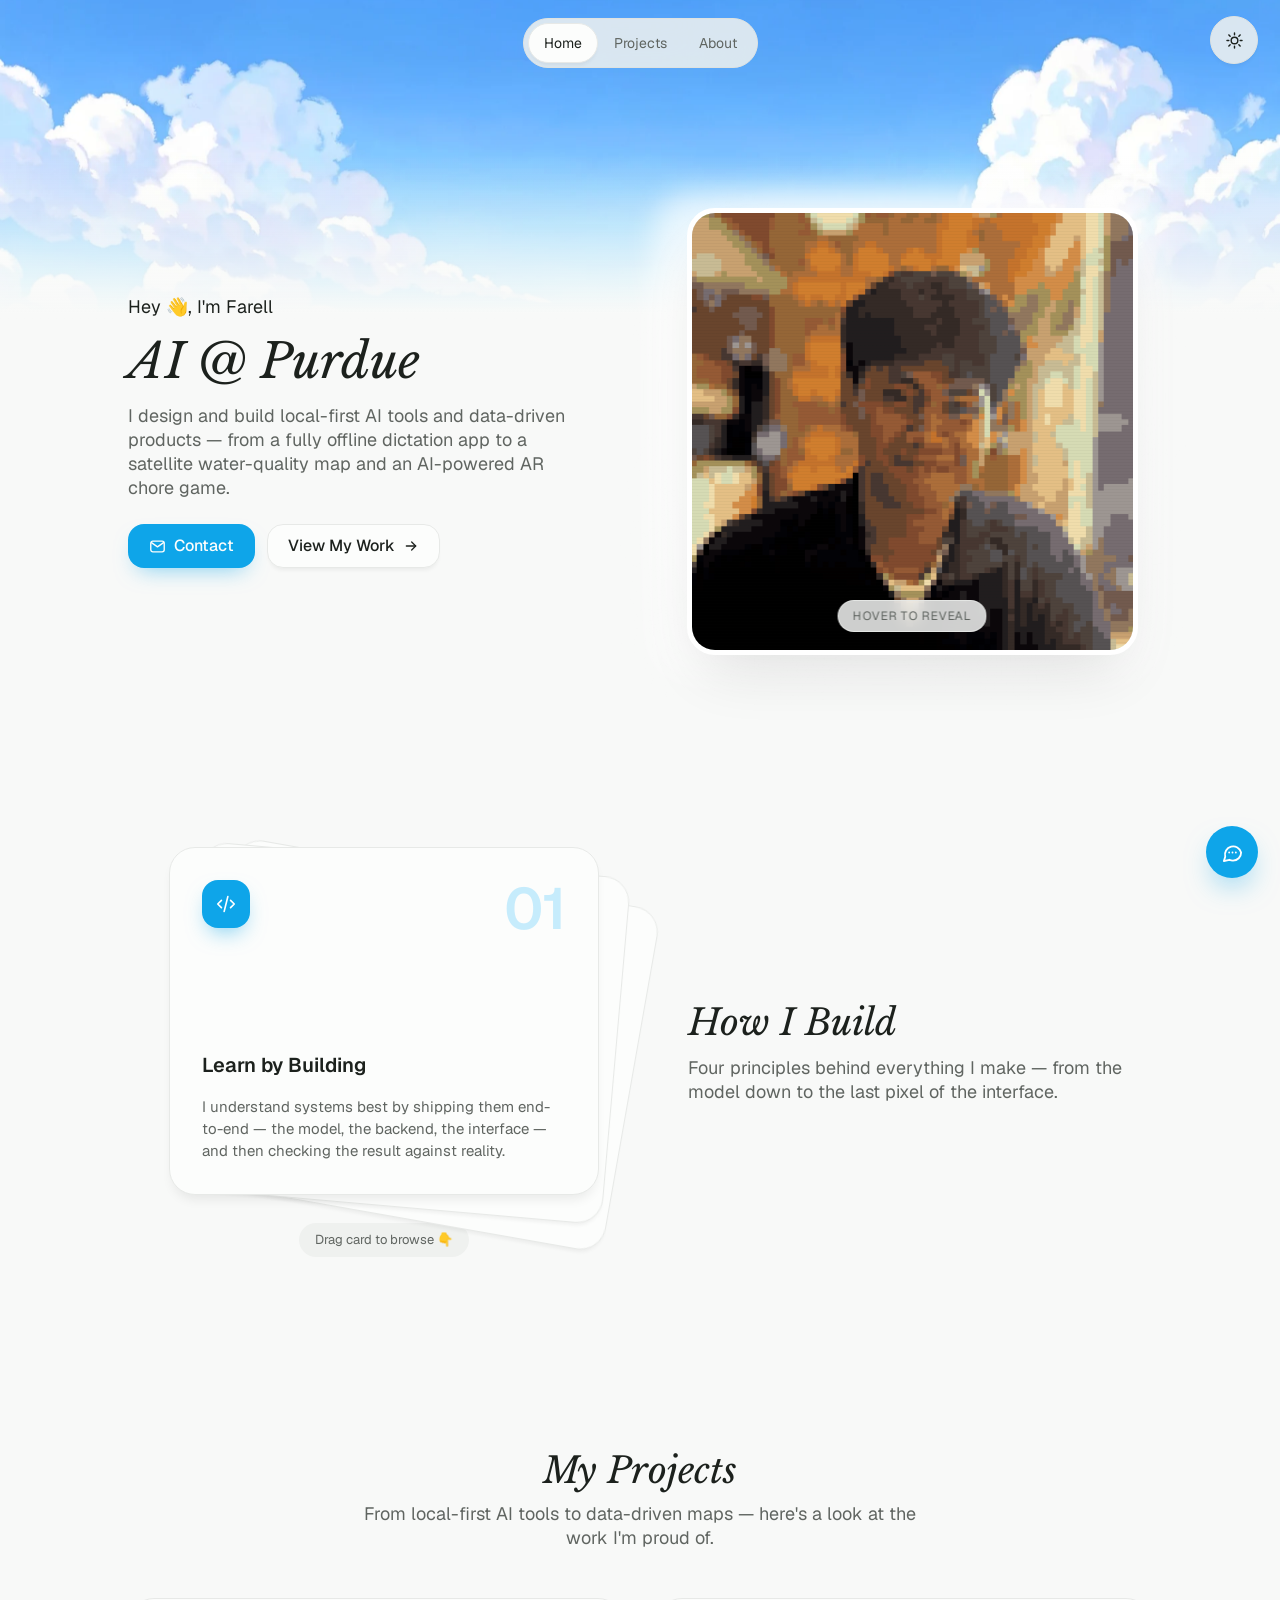
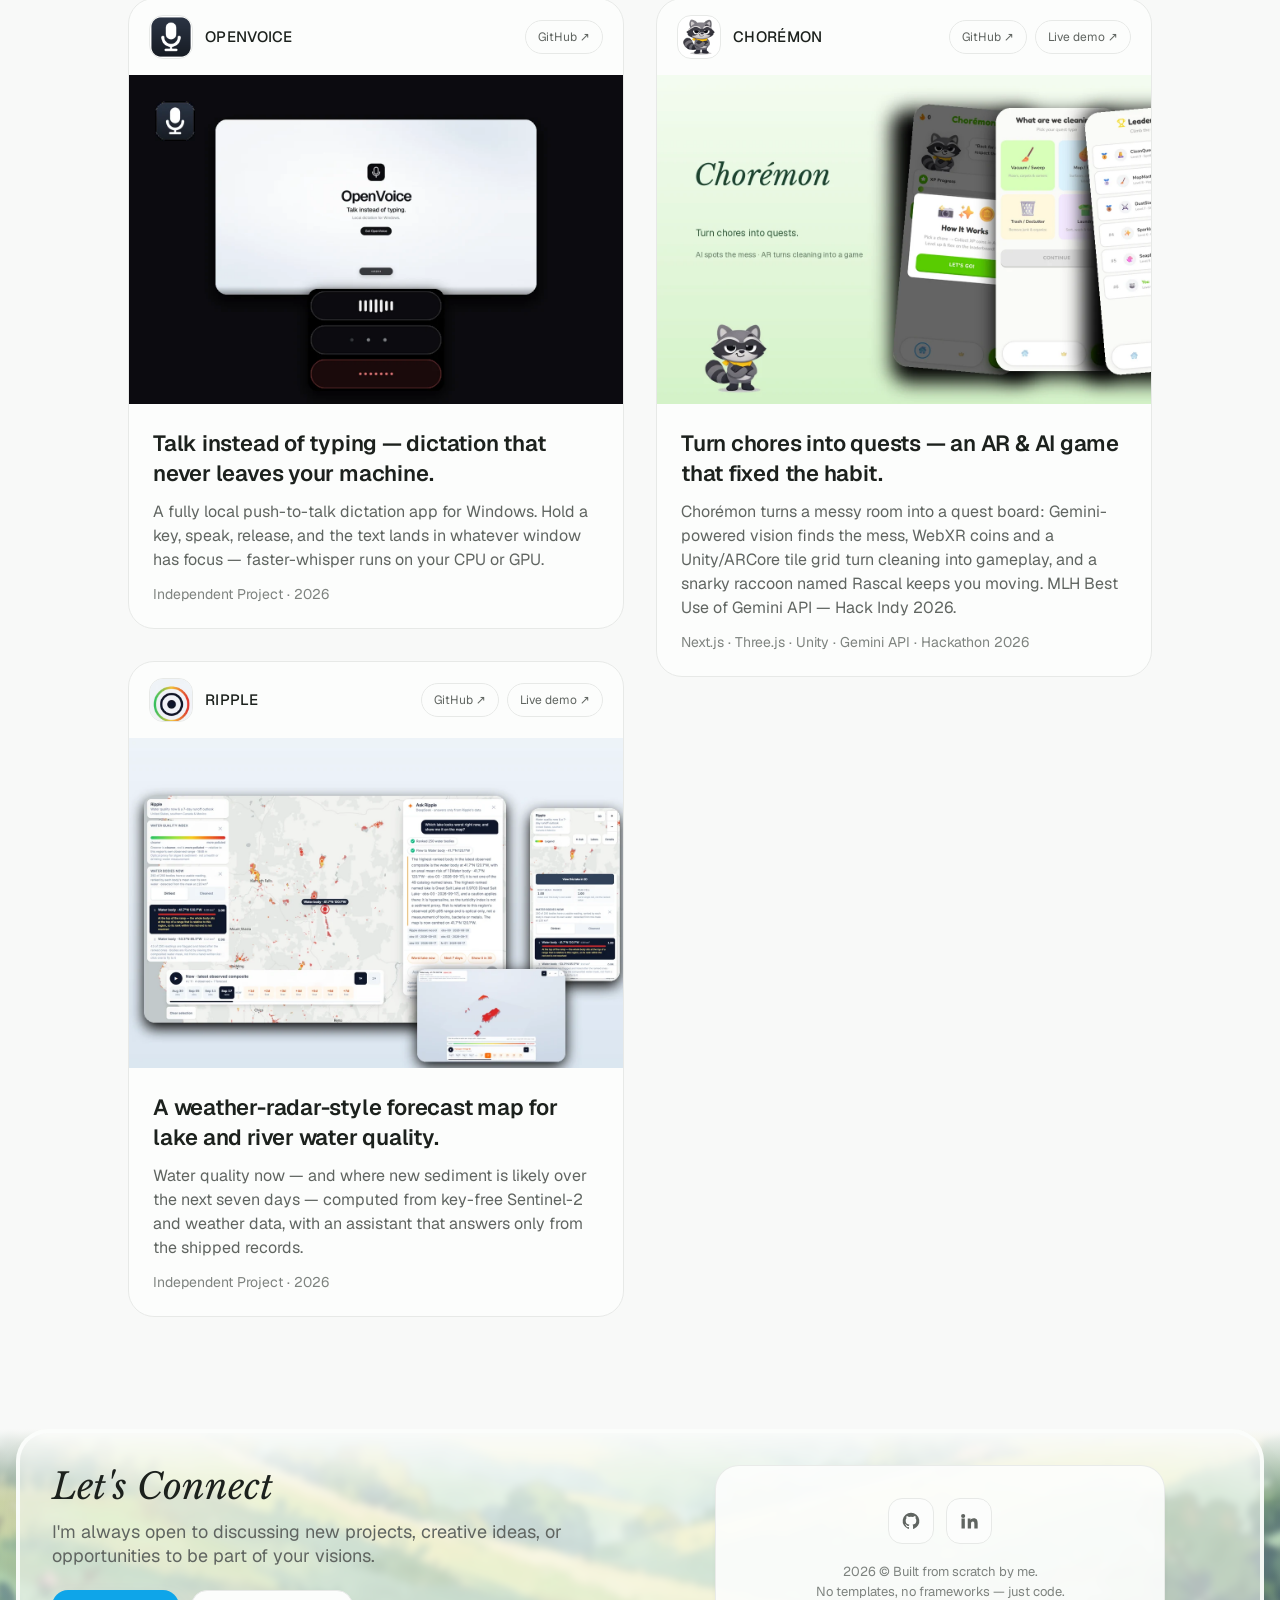
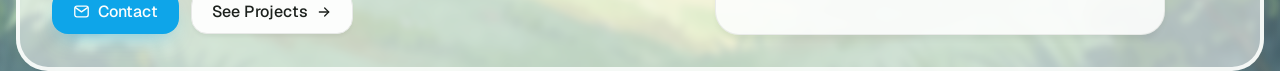
==== commit b10bfd5a: "Portfolio: Choremon project card, Skills/Experience/Certifications sections, Wanderly facts update" ====
--- a/index.html
+++ b/index.html
@@ -58,7 +58,7 @@
       <div class="hero-left">
         <p class="headline" data-reveal>Hey 👋, I&#x27;m Farell</p>
         <h1 class="title-1 hero-title" data-reveal data-reveal-delay="1">AI @ Purdue</h1>
-        <p class="headline hero-copy" data-reveal data-reveal-delay="1">I design and build local-first AI tools and data-driven products — from a fully offline dictation app to a satellite water-quality map.</p>
+        <p class="headline hero-copy" data-reveal data-reveal-delay="1">I design and build local-first AI tools and data-driven products — from a fully offline dictation app to a satellite water-quality map and an AI-powered AR chore game.</p>
         <div class="hero-cta" data-reveal data-reveal-delay="2">
           <a class="btn btn-primary" href="#connect">
             <svg width="17" height="17" viewBox="0 0 24 24" fill="none" stroke="currentColor" stroke-width="1.9" stroke-linecap="round" stroke-linejoin="round" aria-hidden="true"><rect x="2.5" y="4.5" width="19" height="15" rx="3"/><path d="m3.5 6.5 8.5 6 8.5-6"/></svg>
@@ -170,6 +170,23 @@
             <h3 class="pc-title">A weather-radar-style forecast map for lake and river water quality.</h3>
             <p class="pc-desc">Water quality now — and where new sediment is likely over the next seven days — computed from key-free Sentinel-2 and weather data, with an assistant that answers only from the shipped records.</p>
             <p class="pc-meta">Independent Project · 2026</p>
+          </div>
+        </a>
+
+        <a class="project-card" href="https://github.com/pfarell/choremon" target="_blank" rel="noopener" data-reveal data-reveal-delay="2">
+          <div class="pc-head">
+            <span class="pc-icon"><img src="assets/img/projects/choremon-icon.png" alt=""></span>
+            <span class="pc-name">CHORÉMON</span>
+            <span class="pc-links">
+              <span class="pc-link">GitHub ↗</span>
+              <span class="pc-link" onclick="event.preventDefault(); window.open('https://choremon-six.vercel.app','_blank');">Live demo ↗</span>
+            </span>
+          </div>
+          <div class="pc-media"><img src="assets/img/projects/card-choremon.webp" alt="Chorémon home screen, quest picker and family leaderboard"></div>
+          <div class="pc-body">
+            <h3 class="pc-title">Turn chores into quests — an AR &amp; AI game that fixed the habit.</h3>
+            <p class="pc-desc">Chorémon turns a messy room into a quest board: Gemini-powered vision finds the mess, WebXR coins and a Unity/ARCore tile grid turn cleaning into gameplay, and a snarky raccoon named Rascal keeps you moving. MLH Best Use of Gemini API — Hack Indy 2026.</p>
+            <p class="pc-meta">Next.js · Three.js · Unity · Gemini API · Hackathon 2026</p>
           </div>
         </a>
 
--- a/css/style.css
+++ b/css/style.css
@@ -1480,6 +1480,53 @@
   gap: 10px;
 }
 
+.row-item.xp { align-items: flex-start; }
+
+.xp-body {
+  flex: 1;
+  display: flex;
+  flex-direction: column;
+  gap: 6px;
+  min-width: 0;
+}
+
+.xp-head {
+  display: flex;
+  align-items: baseline;
+  gap: 6px 16px;
+  flex-wrap: wrap;
+}
+
+.xp-list {
+  margin: 4px 0 0 18px;
+  color: var(--muted-fg);
+  font-size: 15px;
+  line-height: 24px;
+  display: flex;
+  flex-direction: column;
+  gap: 4px;
+}
+
+.skills-group {
+  display: flex;
+  flex-direction: column;
+  gap: 10px;
+}
+
+.skills-group + .skills-group {
+  margin-top: 18px;
+  padding-top: 18px;
+  border-top: 1px solid color-mix(in srgb, var(--border) 70%, transparent);
+}
+
+.skills-label {
+  font-size: 13px;
+  font-weight: 600;
+  letter-spacing: 0.04em;
+  text-transform: uppercase;
+  color: var(--subtle);
+}
+
 .row-item {
   display: flex;
   align-items: center;
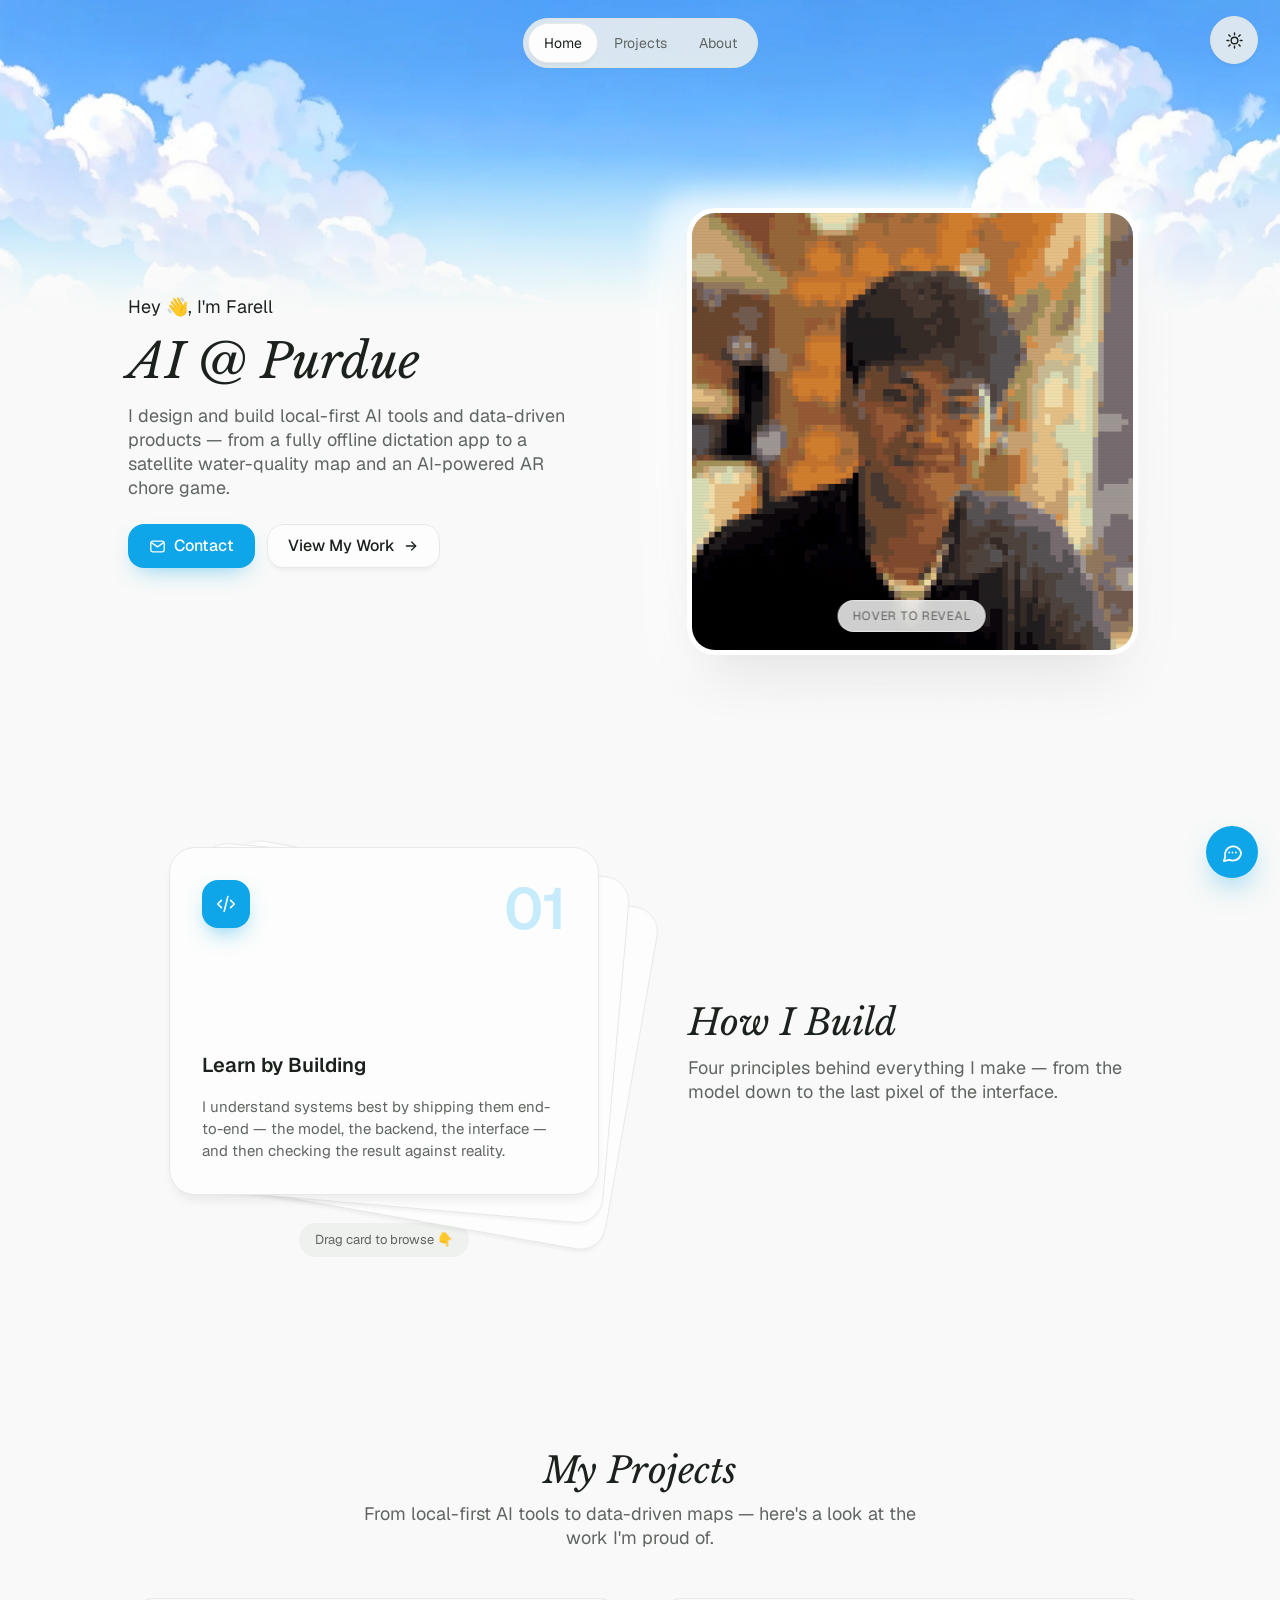
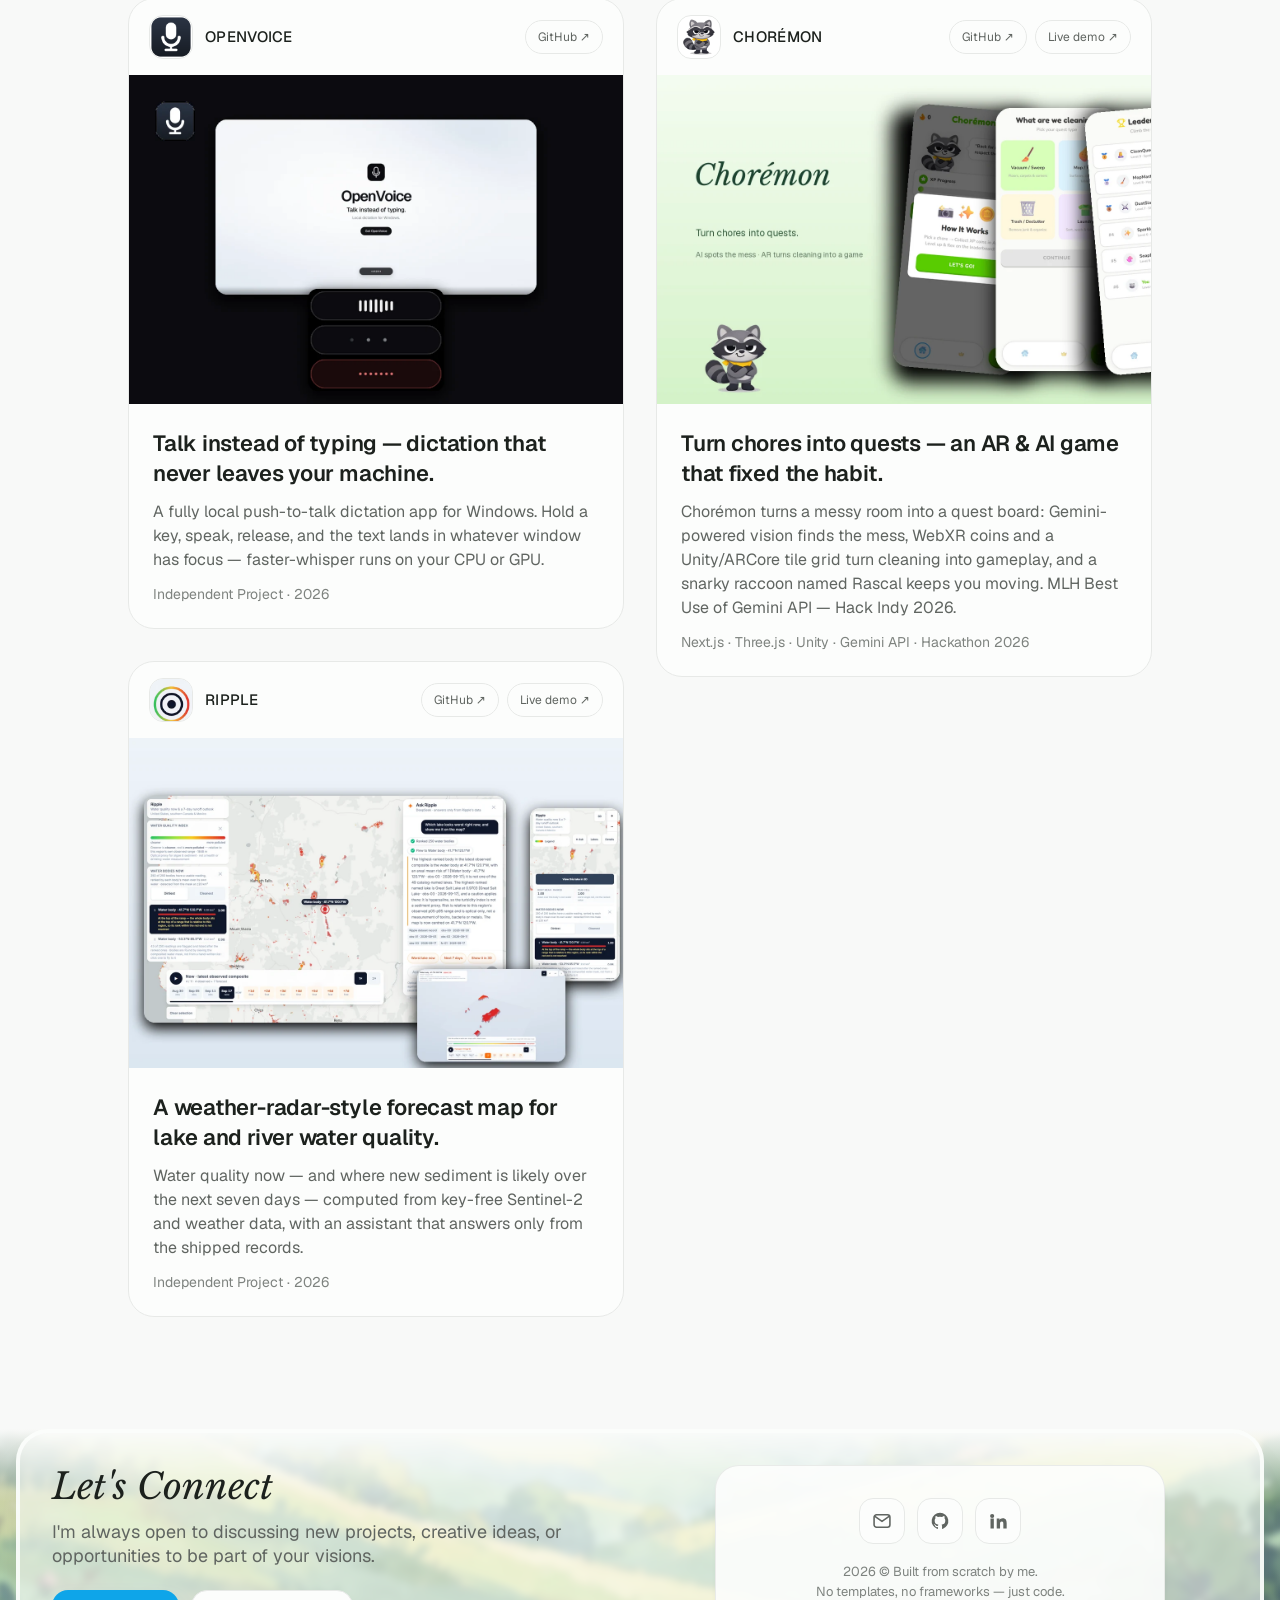
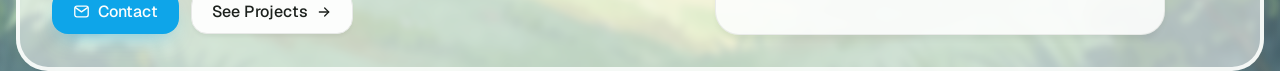
==== commit 6894c217: "Night theme: starfield sky + dusk band in dark mode, Stack refreshed to 12 real tools, org logos + I" ====
--- a/index.html
+++ b/index.html
@@ -28,7 +28,8 @@
 <body>
 
   <div class="sky" aria-hidden="true">
-    <img id="sky-img" src="assets/img/generated/sky.webp" alt="">
+    <img id="sky-img" class="sky-day" src="assets/img/generated/sky.webp" alt="">
+    <img class="sky-night" src="assets/img/generated2/night-sky.webp" alt="" loading="lazy">
     <div class="sky-fade"></div>
   </div>
 
@@ -196,7 +197,8 @@
     <!-- ============ connect ============ -->
     <section class="connect" id="connect">
       <div class="connect-band" aria-hidden="true">
-        <img src="assets/img/generated/landscape.webp" alt="">
+        <img class="connect-day" src="assets/img/generated/landscape.webp" alt="">
+        <img class="connect-night" src="assets/img/generated2/night-landscape.webp" alt="" loading="lazy">
       </div>
       <div class="container-wide">
         <div class="connect-card" data-reveal>
@@ -204,7 +206,7 @@
             <h2 class="title-2 serif">Let&#x27;s Connect</h2>
             <p class="headline muted">I&#x27;m always open to discussing new projects, creative ideas, or opportunities to be part of your visions.</p>
             <div class="hero-cta">
-              <a class="btn btn-primary" href="https://github.com/pfarell" target="_blank" rel="noopener">
+              <a class="btn btn-primary" href="mailto:raditfarell77@gmail.com">
                 <svg width="17" height="17" viewBox="0 0 24 24" fill="none" stroke="currentColor" stroke-width="1.9" stroke-linecap="round" stroke-linejoin="round" aria-hidden="true"><rect x="2.5" y="4.5" width="19" height="15" rx="3"/><path d="m3.5 6.5 8.5 6 8.5-6"/></svg>
                 Contact
               </a>
@@ -216,6 +218,9 @@
           <div class="connect-right">
             <div class="footer-card">
               <div class="footer-icons">
+                <a class="icon-btn" href="mailto:raditfarell77@gmail.com" aria-label="Email">
+                  <svg width="20" height="20" viewBox="0 0 24 24" fill="none" stroke="currentColor" stroke-width="1.9" stroke-linecap="round" stroke-linejoin="round" aria-hidden="true"><rect x="2.5" y="4.5" width="19" height="15" rx="3"/><path d="m3.5 6.5 8.5 6 8.5-6"/></svg>
+                </a>
                 <a class="icon-btn" href="https://github.com/pfarell" target="_blank" rel="noopener" aria-label="GitHub">
                   <svg width="20" height="20" viewBox="0 0 24 24" fill="currentColor" aria-hidden="true"><path d="M12 2a10 10 0 0 0-3.16 19.49c.5.09.68-.22.68-.48l-.01-1.7c-2.78.6-3.37-1.34-3.37-1.34-.45-1.16-1.11-1.47-1.11-1.47-.9-.62.07-.6.07-.6 1 .07 1.53 1.03 1.53 1.03.9 1.52 2.34 1.08 2.91.83.09-.65.35-1.09.63-1.34-2.22-.25-4.56-1.11-4.56-4.94 0-1.09.39-1.98 1.03-2.68-.1-.25-.45-1.27.1-2.64 0 0 .84-.27 2.75 1.02a9.56 9.56 0 0 1 5 0c1.91-1.29 2.75-1.02 2.75-1.02.55 1.37.2 2.39.1 2.64.64.7 1.03 1.59 1.03 2.68 0 3.84-2.34 4.68-4.57 4.93.36.31.68.92.68 1.85l-.01 2.75c0 .27.18.58.69.48A10 10 0 0 0 12 2Z"/></svg>
                 </a>
--- a/css/style.css
+++ b/css/style.css
@@ -291,6 +291,18 @@
   will-change: transform;
 }
 
+.sky img.sky-day {
+  transition: opacity 0.9s ease;
+}
+
+.sky img.sky-night {
+  position: absolute;
+  top: 0;
+  left: 0;
+  opacity: 0;
+  transition: opacity 0.9s ease;
+}
+
 .sky-fade {
   position: absolute;
   inset: 0;
@@ -380,12 +392,20 @@
   color-scheme: dark;
 }
 
-html.dark .sky img {
-  filter: brightness(0.55) saturate(0.9);
-}
-
-html.dark .connect-band img {
-  filter: brightness(0.45) saturate(0.8) blur(3px);
+html.dark .sky img.sky-day {
+  opacity: 0;
+}
+
+html.dark .sky img.sky-night {
+  opacity: 1;
+}
+
+html.dark .connect-band img.connect-day {
+  opacity: 0;
+}
+
+html.dark .connect-band img.connect-night {
+  opacity: 1;
 }
 
 html.dark .portrait-hint {
@@ -1177,6 +1197,17 @@
   filter: blur(3px) saturate(1.05);
 }
 
+.connect-band img.connect-day {
+  transition: opacity 0.9s ease;
+}
+
+.connect-band img.connect-night {
+  position: absolute;
+  inset: 0;
+  opacity: 0;
+  transition: opacity 0.9s ease;
+}
+
 .connect-band::after {
   content: "";
   position: absolute;
@@ -1283,35 +1314,83 @@
 .polaroid-strip {
   display: flex;
   align-items: center;
-  justify-content: center;
-  padding: 76px 0 8px;
+  justify-content: flex-start;
+  padding: 76px 16px 8px;
   overflow-x: auto;
   overflow-y: hidden;
   scrollbar-width: none;
 }
 
+/* Centre the group when it fits, but never clip the first/last card when
+   the strip overflows (the old `justify-content: center` cut both ends). */
+.polaroid-strip .polaroid:first-child { margin-left: auto; }
+.polaroid-strip .polaroid:last-child { margin-right: auto; }
+
 .polaroid-strip::-webkit-scrollbar { display: none; }
 
 .polaroid {
   flex: none;
+  position: relative;
   background: #fff;
   border-radius: 14px;
   padding: 7px 7px 26px;
   box-shadow: var(--shadow-4);
   transition: transform 0.3s ease;
-}
-
-.polaroid img {
+  cursor: pointer;
+}
+
+.polaroid.static { cursor: default; }
+
+.polaroid .pv {
+  position: relative;
+  display: block;
   width: 148px;
   height: 186px;
+  border-radius: 8px;
+  overflow: hidden;
+}
+
+.polaroid img {
+  position: absolute;
+  inset: 0;
+  width: 100%;
+  height: 100%;
   object-fit: cover;
-  border-radius: 8px;
-}
+  transition: opacity 0.45s cubic-bezier(0.22, 1, 0.36, 1), transform 0.6s cubic-bezier(0.22, 1, 0.36, 1);
+}
+
+.polaroid img.pix { image-rendering: pixelated; }
+
+.polaroid .b { opacity: 0; transform: scale(1.06); }
+
+.polaroid.flipped .b { opacity: 1; transform: scale(1); }
+
+.polaroid.flipped .a { opacity: 0; transform: scale(0.98); }
+
+.polaroid .swap-hint {
+  position: absolute;
+  right: 12px;
+  bottom: 27px;
+  width: 22px;
+  height: 22px;
+  border-radius: 9999px;
+  display: flex;
+  align-items: center;
+  justify-content: center;
+  background: rgba(255, 255, 255, 0.9);
+  border: 1px solid color-mix(in srgb, var(--border) 90%, transparent);
+  color: var(--muted-fg);
+  box-shadow: var(--shadow-1);
+  transition: transform 0.25s ease;
+}
+
+.polaroid:hover .swap-hint { transform: translateY(-2px) rotate(8deg); }
+
+.polaroid.static .swap-hint { display: none; }
 
 .polaroid:hover {
   transform: rotate(0deg) translateY(-8px) scale(1.04) !important;
   z-index: 10;
-  position: relative;
 }
 
 .bio-card {
@@ -1474,6 +1553,10 @@
   font-size: 18px;
 }
 
+.sticker-glyph img {
+  display: block;
+}
+
 .rows-panel {
   display: flex;
   flex-direction: column;
@@ -1549,6 +1632,24 @@
   font-size: 15px;
   color: var(--primary-7);
   flex: none;
+  overflow: hidden;
+}
+
+.row-logo img {
+  width: 20px;
+  height: 20px;
+  object-fit: contain;
+  display: block;
+}
+
+.row-link {
+  color: var(--primary-7);
+  font-weight: 500;
+  white-space: nowrap;
+}
+
+.row-link:hover {
+  text-decoration: underline;
 }
 
 .row-main {
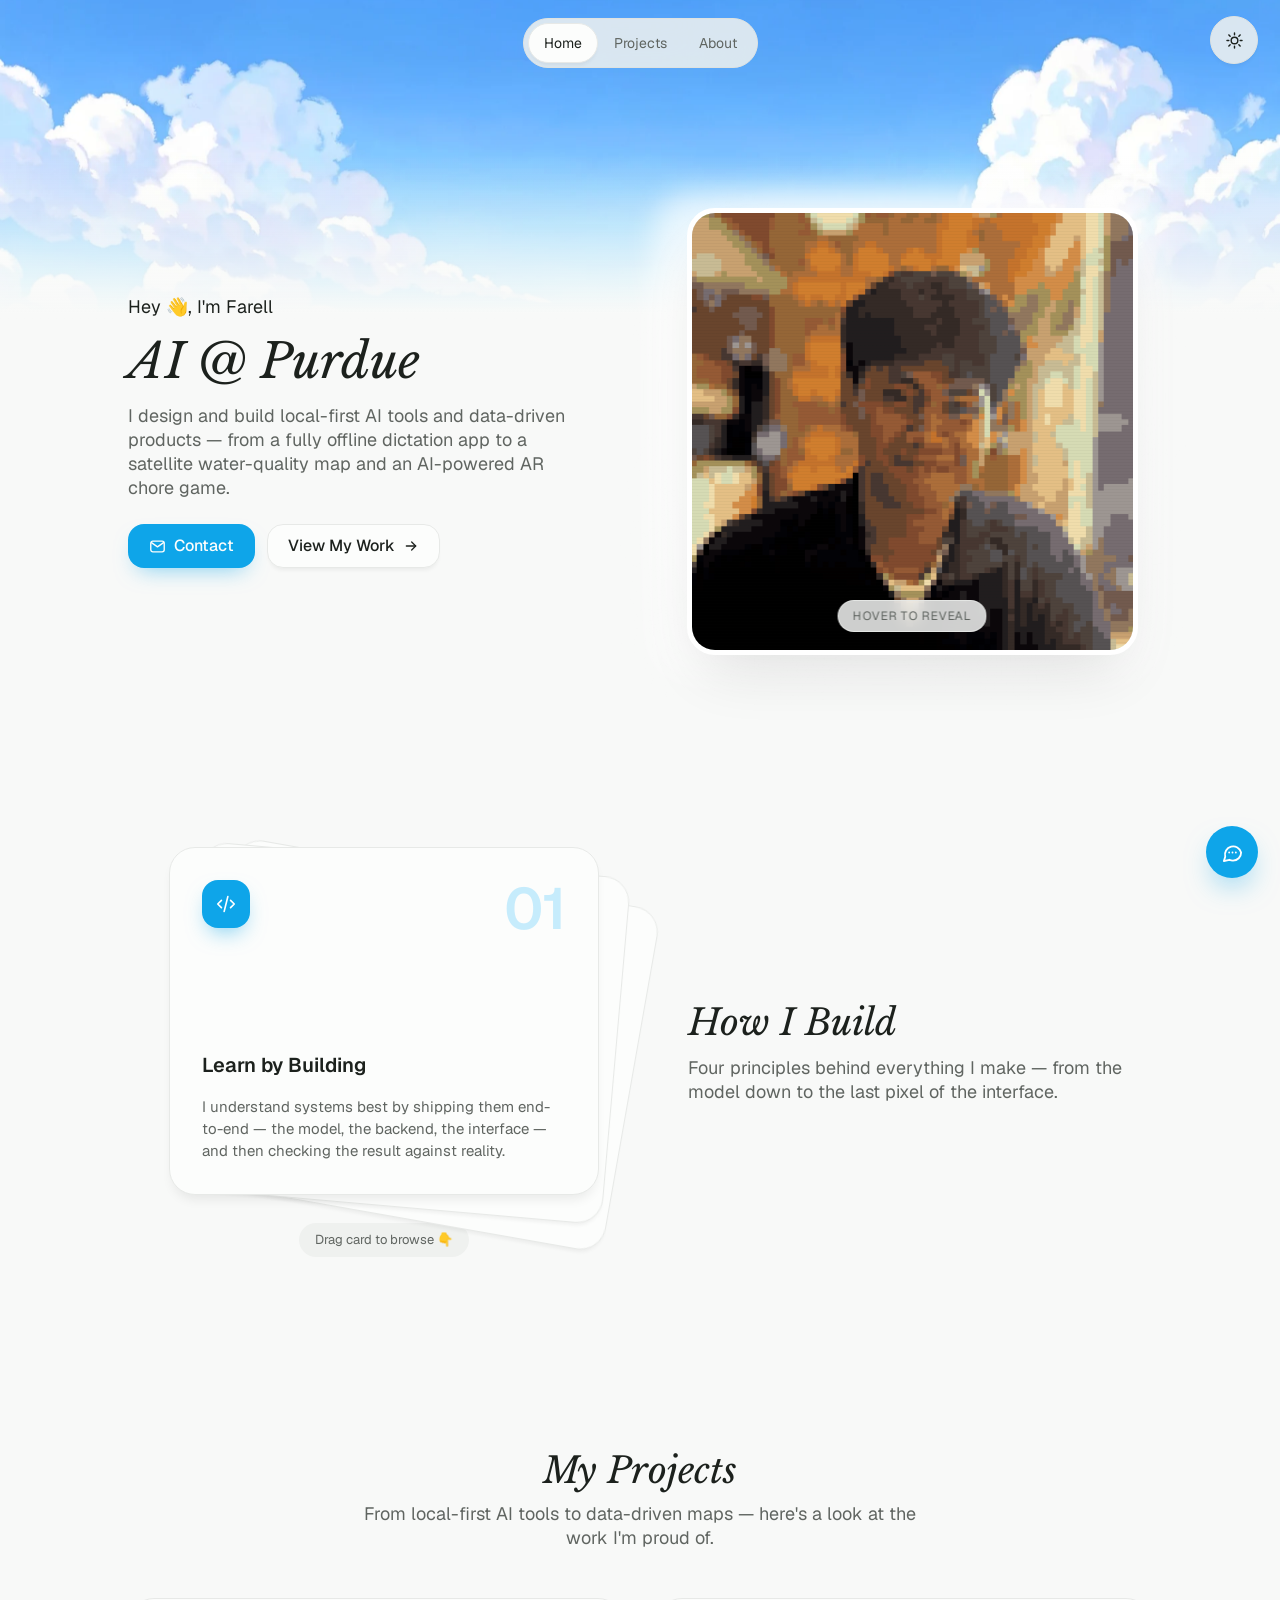
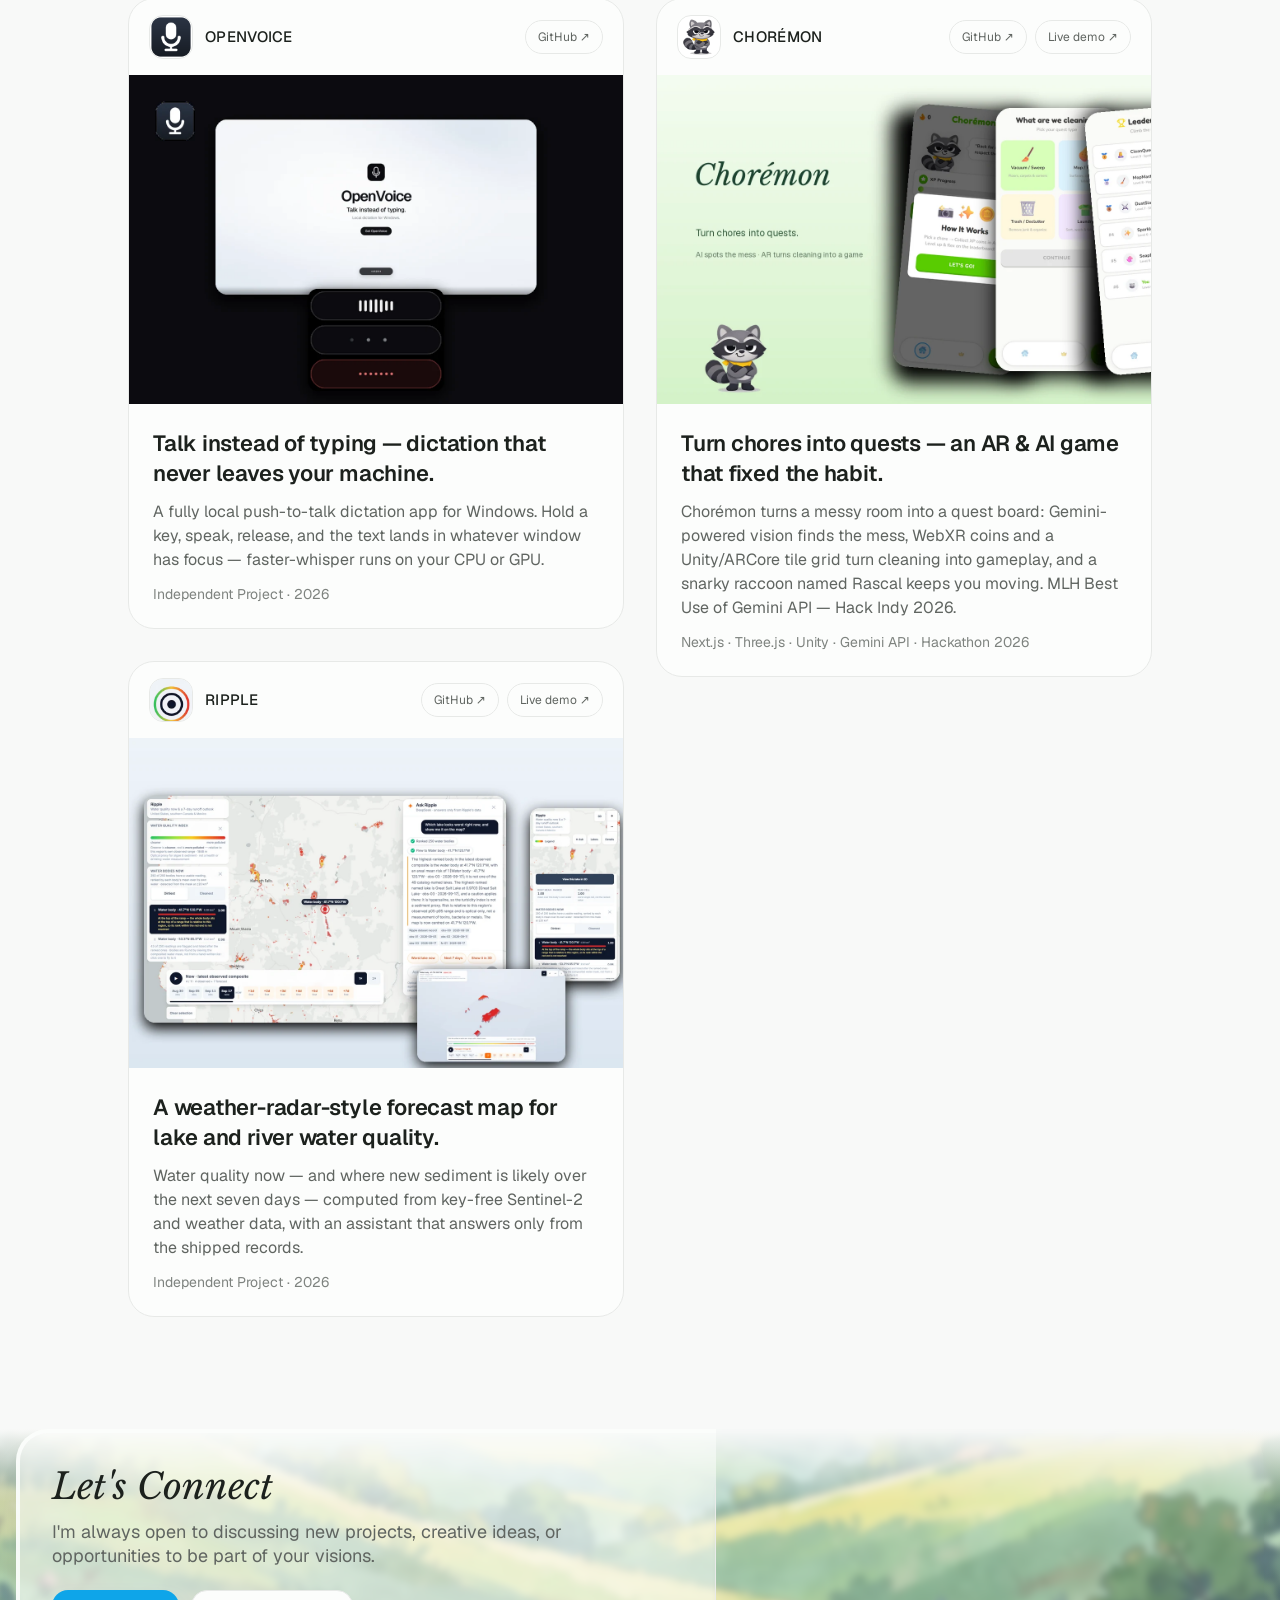
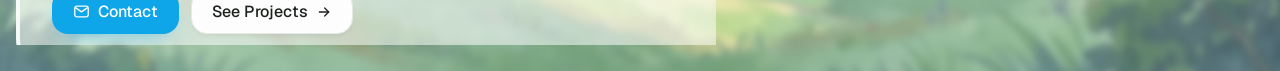
==== commit 2fb56d86: "Wanderly v4: 650-intent extended KB (795 total) - general knowledge, tech/AI, small talk, study advi" ====
--- a/index.html
+++ b/index.html
@@ -242,6 +242,7 @@
   </button>
 
   <script src="js/app.js"></script>
+  <script src="js/wanderly-kb.js"></script>
   <script src="js/assistant.js"></script>
   <script src="js/portrait.js"></script>
 </body>
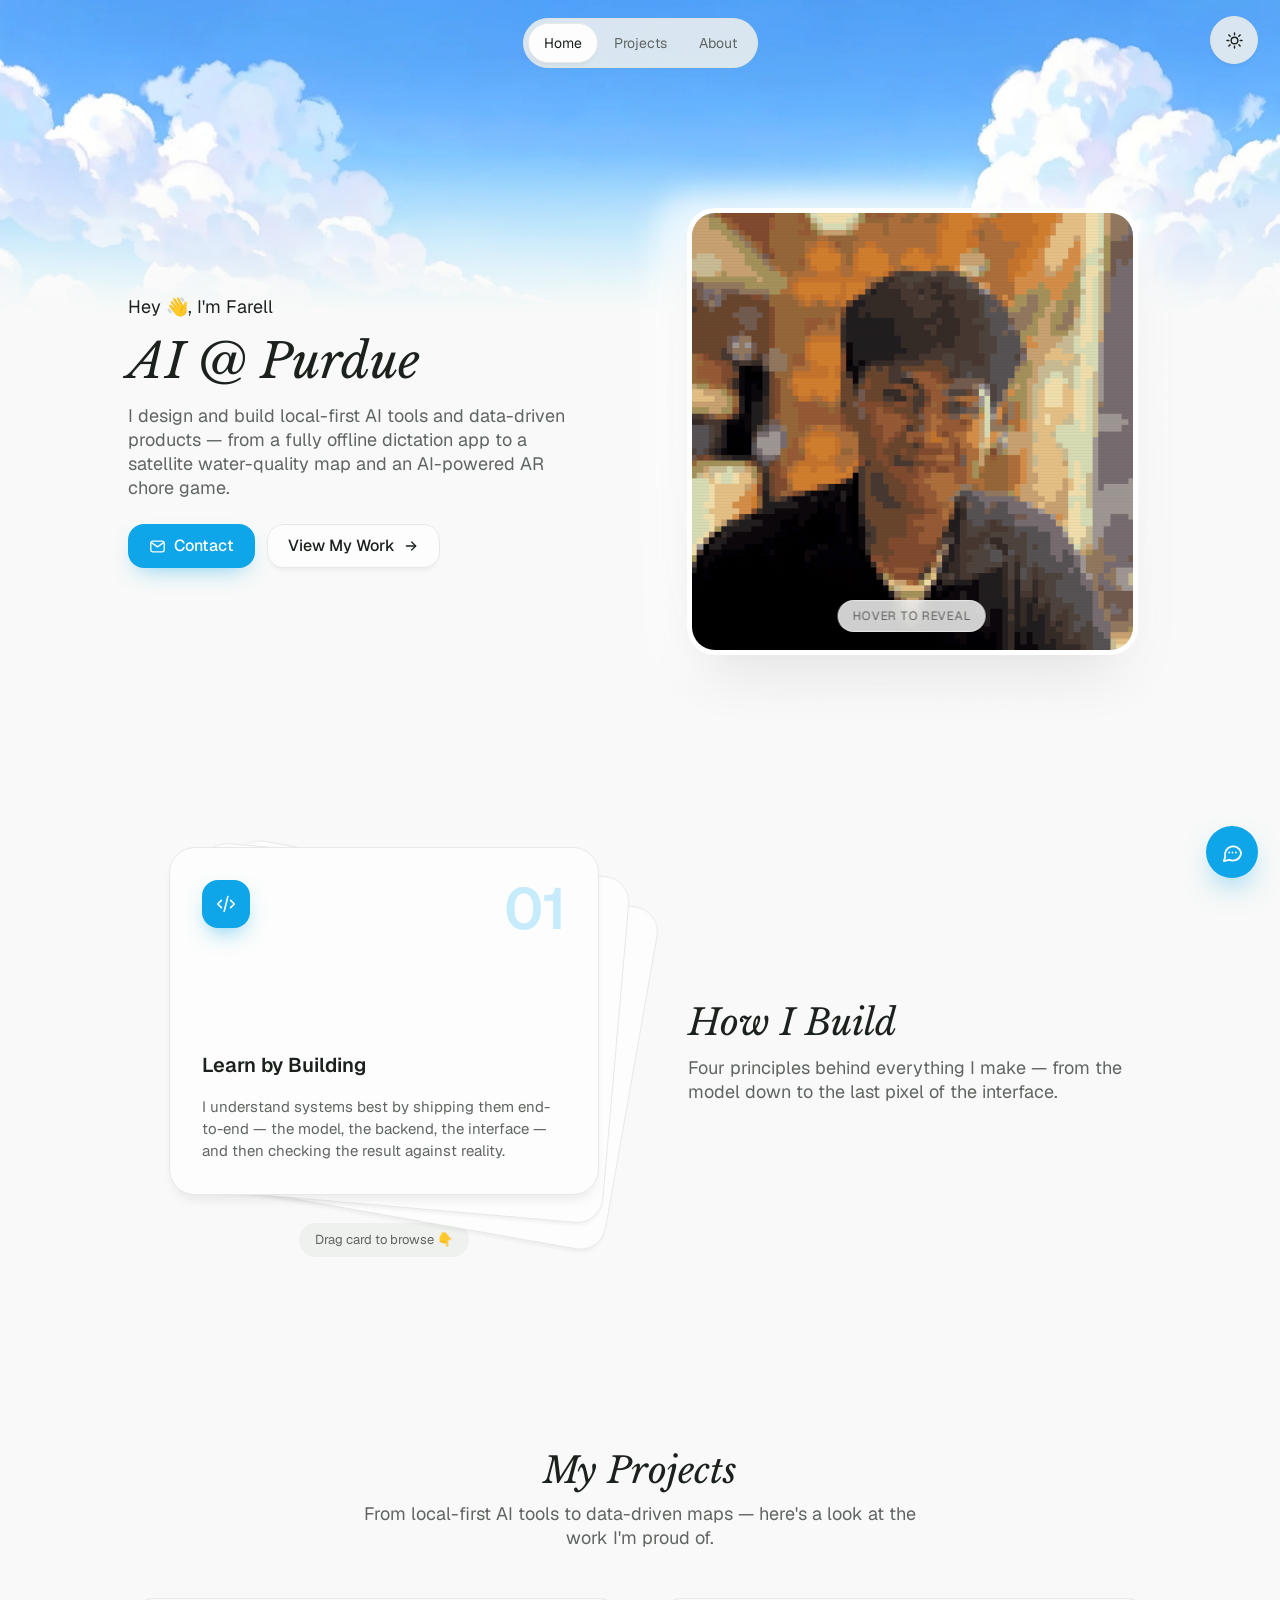
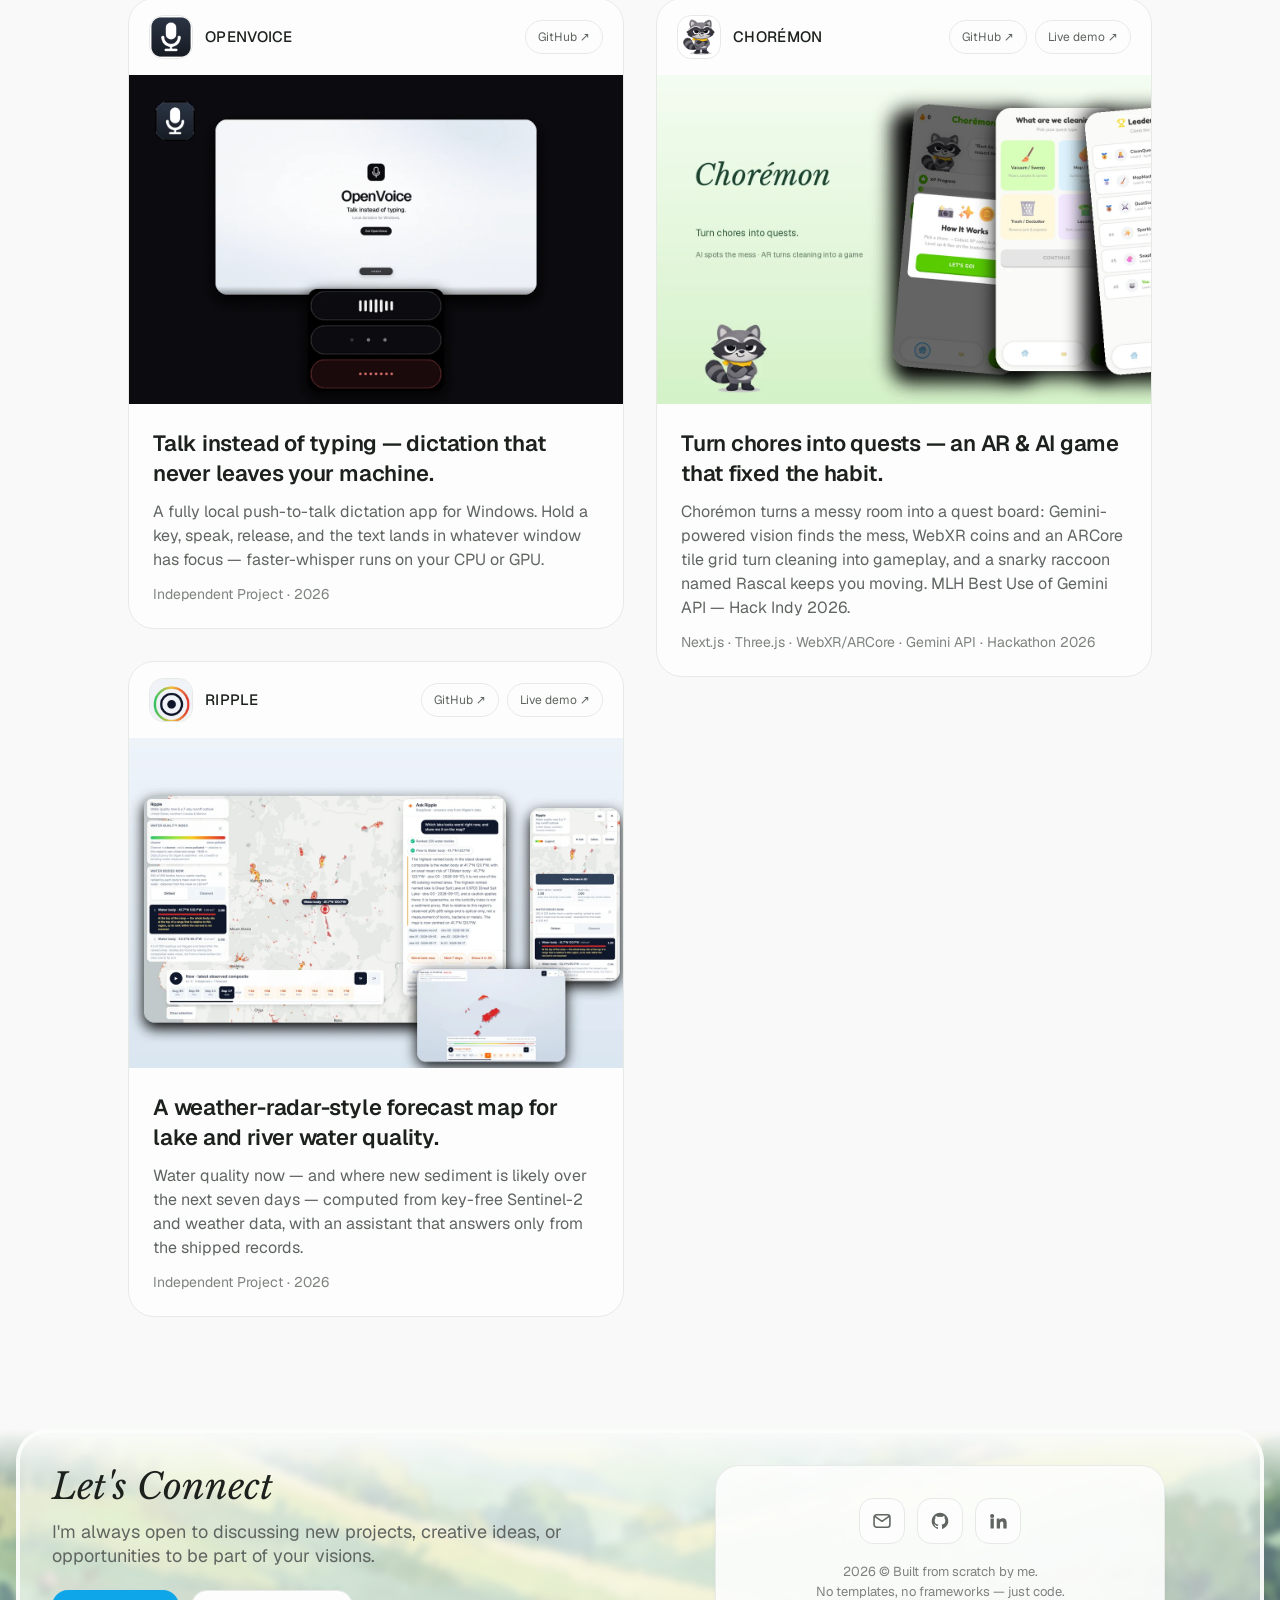
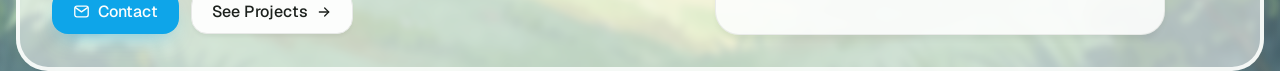
==== commit 407453f5: "Stack: Unity -> Roblox Studio (never used Unity); Choremon AR text keeps co-author attribution" ====
--- a/index.html
+++ b/index.html
@@ -186,8 +186,8 @@
           <div class="pc-media"><img src="assets/img/projects/card-choremon.webp" alt="Chorémon home screen, quest picker and family leaderboard"></div>
           <div class="pc-body">
             <h3 class="pc-title">Turn chores into quests — an AR &amp; AI game that fixed the habit.</h3>
-            <p class="pc-desc">Chorémon turns a messy room into a quest board: Gemini-powered vision finds the mess, WebXR coins and a Unity/ARCore tile grid turn cleaning into gameplay, and a snarky raccoon named Rascal keeps you moving. MLH Best Use of Gemini API — Hack Indy 2026.</p>
-            <p class="pc-meta">Next.js · Three.js · Unity · Gemini API · Hackathon 2026</p>
+            <p class="pc-desc">Chorémon turns a messy room into a quest board: Gemini-powered vision finds the mess, WebXR coins and an ARCore tile grid turn cleaning into gameplay, and a snarky raccoon named Rascal keeps you moving. MLH Best Use of Gemini API — Hack Indy 2026.</p>
+            <p class="pc-meta">Next.js · Three.js · WebXR/ARCore · Gemini API · Hackathon 2026</p>
           </div>
         </a>
 
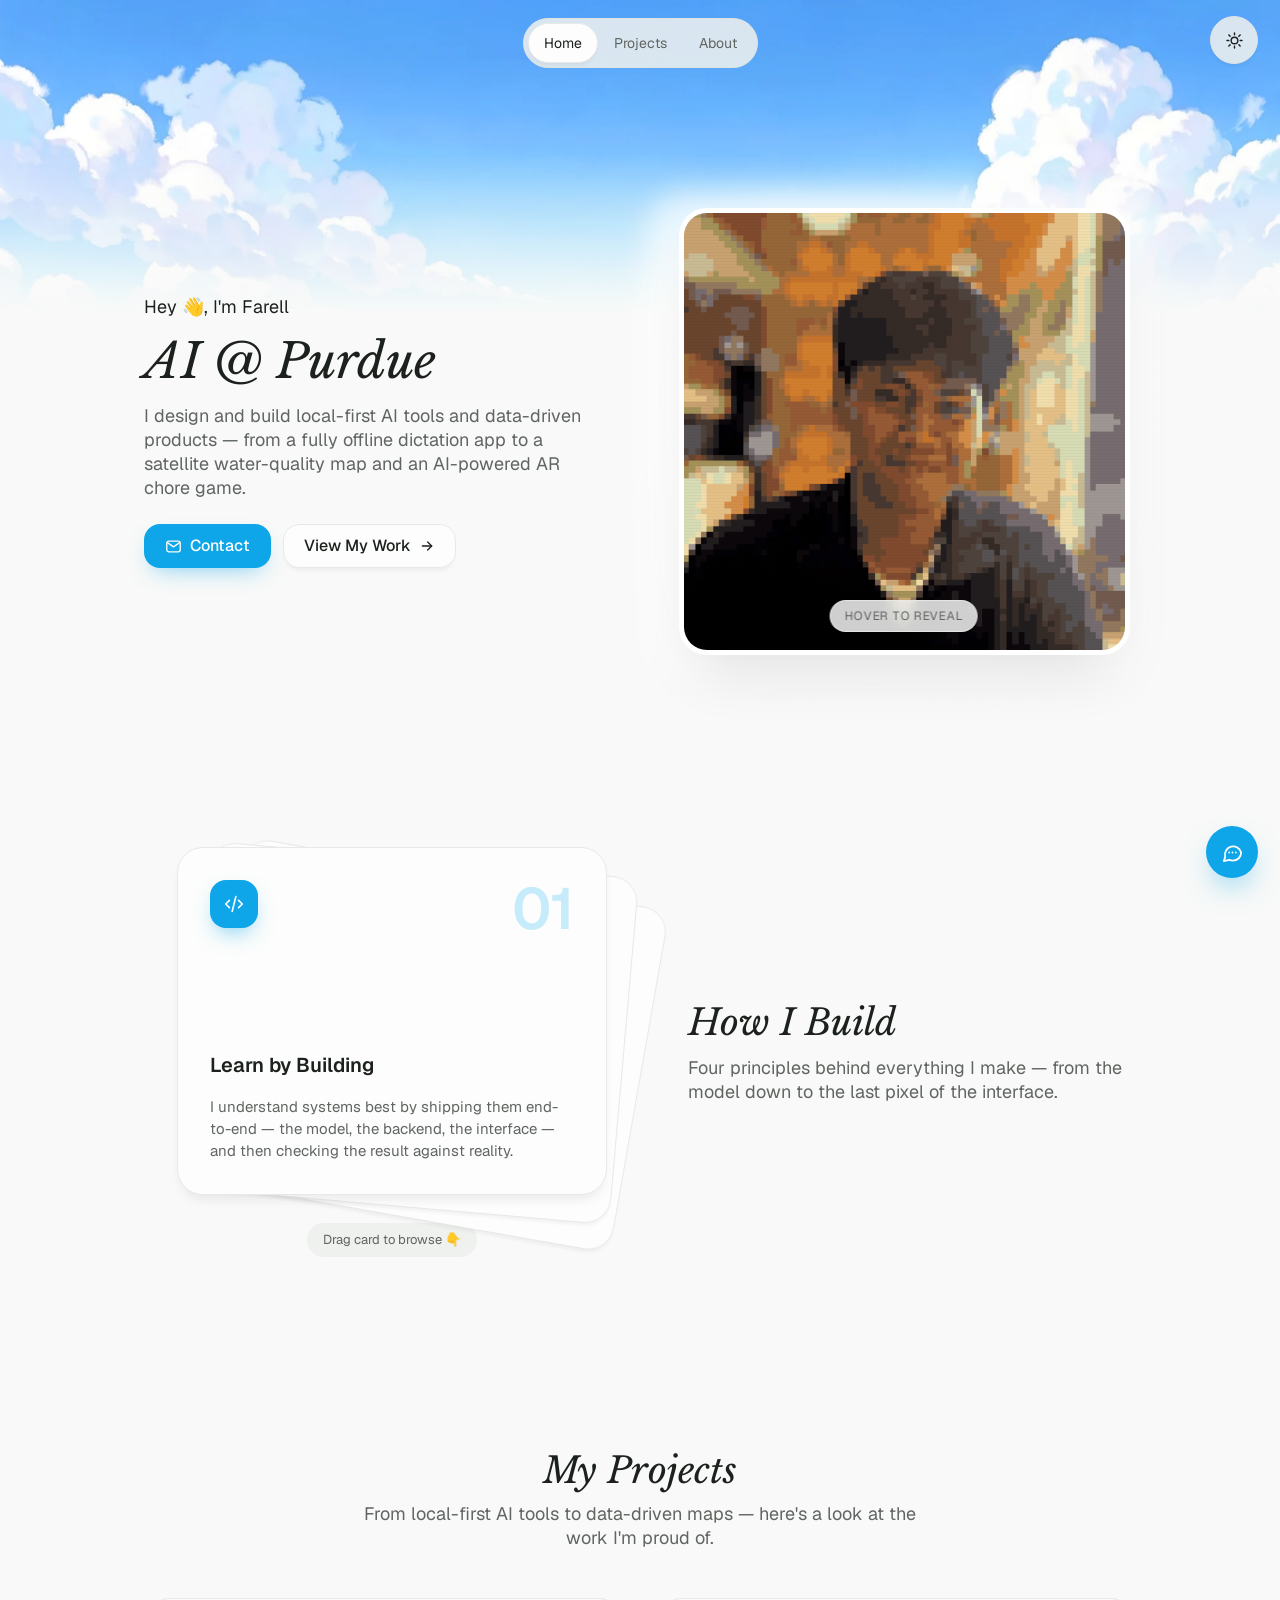
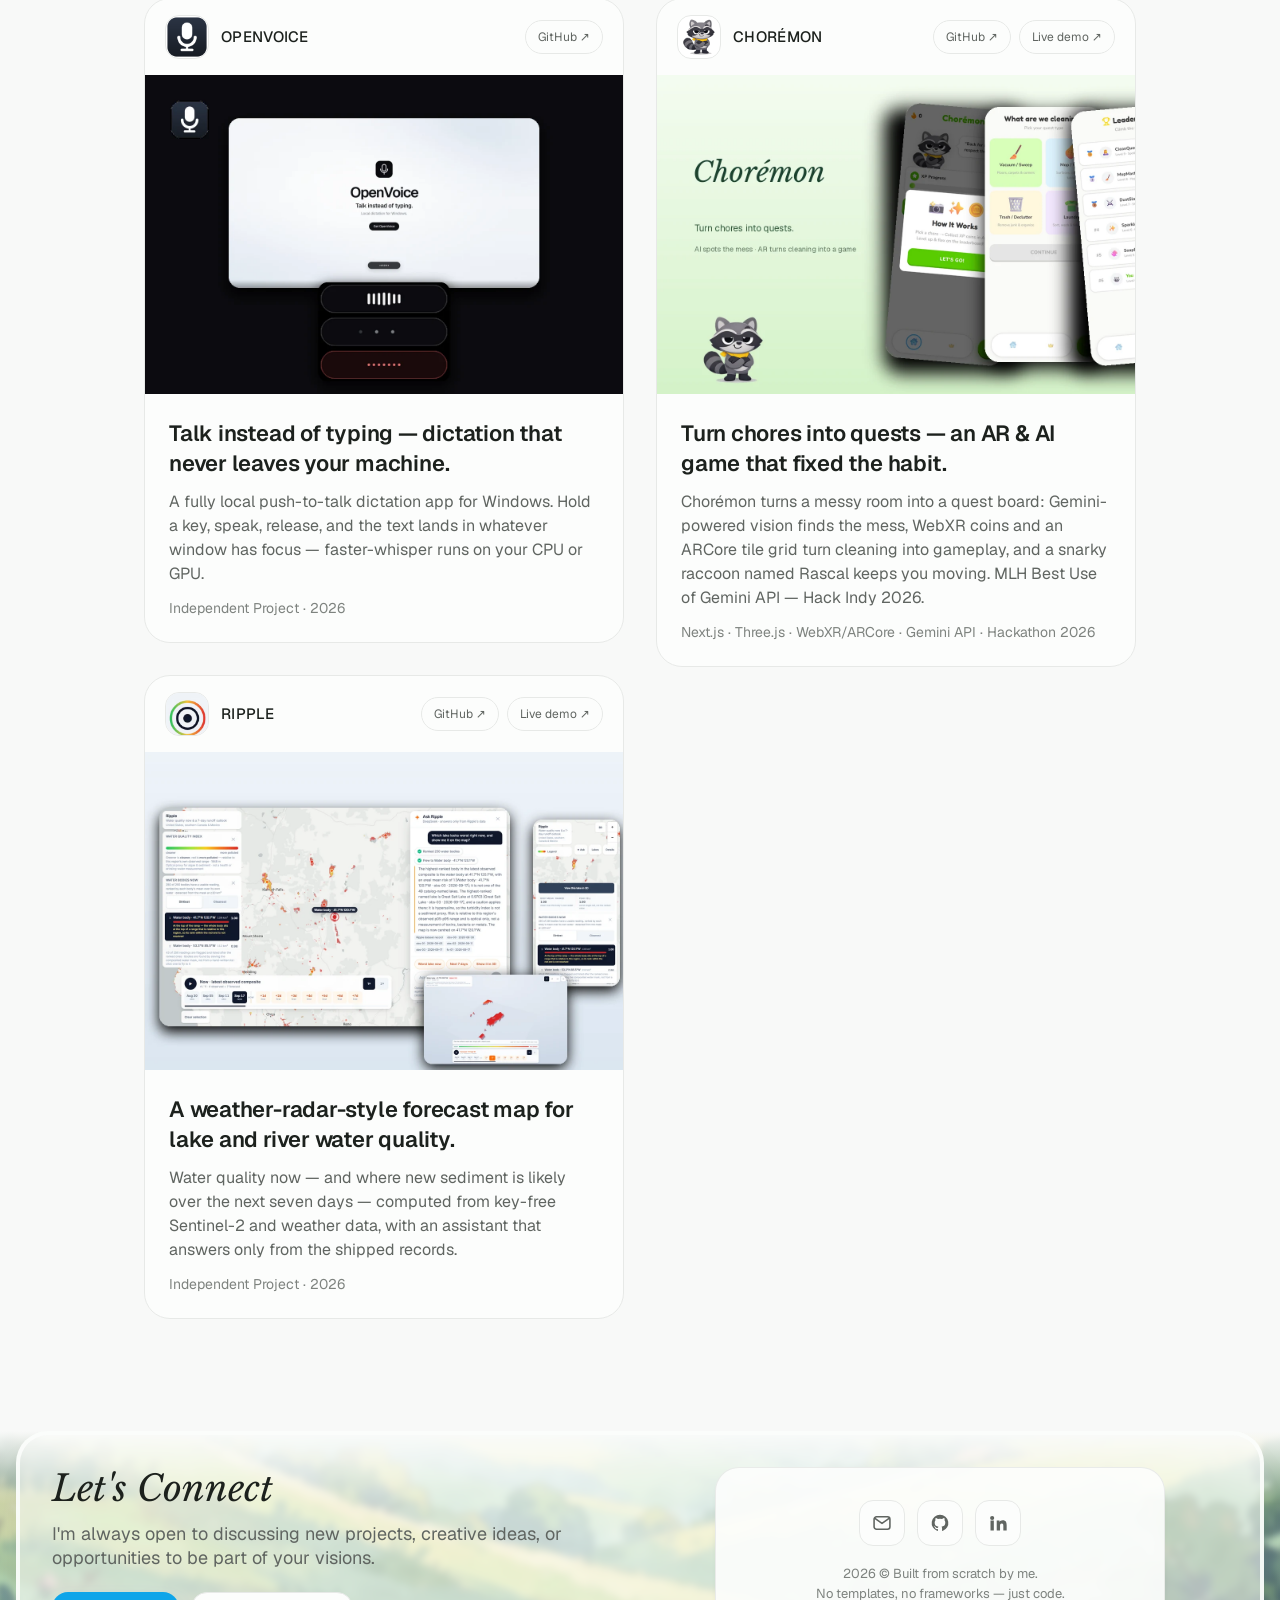
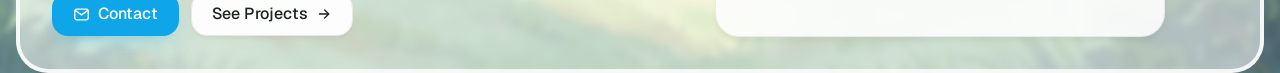
==== commit 6c4287f2: "Fix section gutters: .section shorthand was zeroing .container side padding at all widths; cache-bus" ====
--- a/index.html
+++ b/index.html
@@ -23,7 +23,7 @@
   <link rel="apple-touch-icon" href="assets/img/favicon-180.png">
   <script>(function(){document.documentElement.classList.add("js");try{var p=localStorage.getItem("theme-preference")||"system";var d=p==="dark"||(p==="system"&&window.matchMedia("(prefers-color-scheme: dark)").matches);document.documentElement.classList.toggle("dark",d);}catch(e){}})();</script>
   <link rel="stylesheet" href="assets/fonts/google-fonts.css">
-  <link rel="stylesheet" href="css/style.css">
+  <link rel="stylesheet" href="css/style.css?v=15">
 </head>
 <body>
 
@@ -241,9 +241,9 @@
     <svg width="23" height="23" viewBox="0 0 24 24" fill="none" stroke="currentColor" stroke-width="1.9" stroke-linecap="round" stroke-linejoin="round" aria-hidden="true"><path d="M21 12a8.5 8.5 0 0 1-8.5 8.5c-1.4 0-2.7-.3-3.8-.9L3 21l1.4-4.6A8.5 8.5 0 1 1 21 12Z"/><path d="M8.5 12h.01M12 12h.01M15.5 12h.01"/></svg>
   </button>
 
-  <script src="js/app.js"></script>
-  <script src="js/wanderly-kb.js"></script>
-  <script src="js/assistant.js"></script>
+  <script src="js/app.js?v=15"></script>
+  <script src="js/wanderly-kb.js?v=15"></script>
+  <script src="js/assistant.js?v=15"></script>
   <script src="js/portrait.js"></script>
 </body>
 </html>
--- a/css/style.css
+++ b/css/style.css
@@ -706,15 +706,16 @@
 }
 
 .section {
-  padding: 48px 0;
+  padding-top: 48px;
+  padding-bottom: 48px;
 }
 
 @media (min-width: 768px) {
-  .section { padding: 64px 0; }
+  .section { padding-top: 64px; padding-bottom: 64px; }
 }
 
 @media (min-width: 1024px) {
-  .section { padding: 80px 0; }
+  .section { padding-top: 80px; padding-bottom: 80px; }
 }
 
 .hero {
@@ -1734,6 +1735,46 @@
 [data-reveal-delay="2"] { transition-delay: 0.16s; }
 [data-reveal-delay="3"] { transition-delay: 0.24s; }
 
+/* ---------------- small-screen spacing & card-stack fit ---------------- */
+
+@media (max-width: 767px) {
+  .container,
+  .container-wide {
+    padding-left: 20px;
+    padding-right: 20px;
+  }
+}
+
+@media (max-width: 560px) {
+  /* keep the fanned philosophy stack fully inside the viewport:
+     narrower stack + smaller fan (the fan scales with width in app.js) */
+  .card-stack {
+    max-width: min(430px, calc(100vw - 96px));
+    height: 404px;
+  }
+
+  .phil-card {
+    padding: 24px;
+    gap: 14px;
+    border-radius: 22px;
+  }
+
+  .phil-icon {
+    width: 42px;
+    height: 42px;
+    border-radius: 14px;
+  }
+
+  .phil-num {
+    font-size: 42px;
+  }
+
+  .panel {
+    padding: 20px;
+    border-radius: 26px;
+  }
+}
+
 @media (prefers-reduced-motion: reduce) {
   html.js [data-reveal] { opacity: 1; transform: none; filter: none; transition: none; }
   html { scroll-behavior: auto; }
